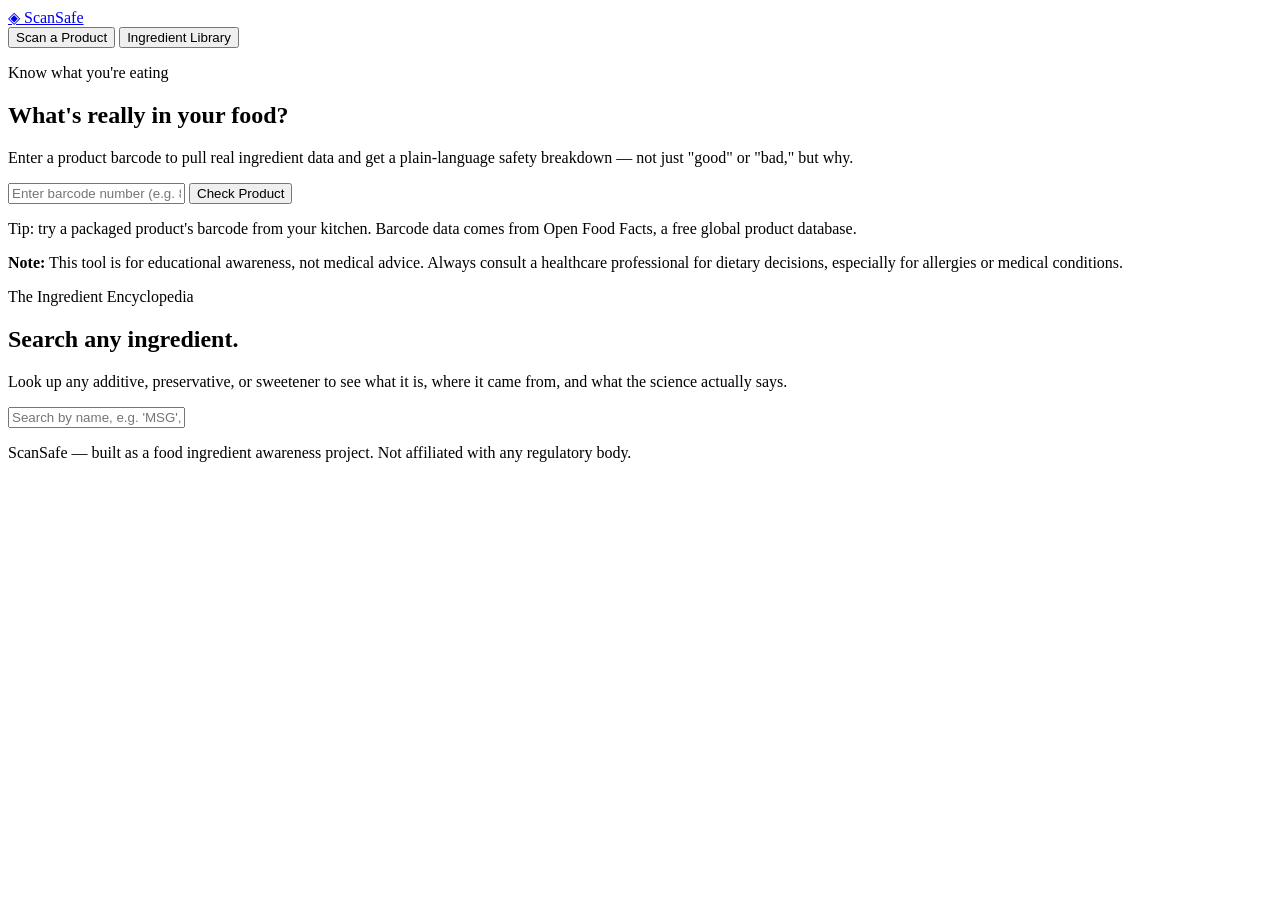
==== index.html @ 84f2b7d1 "Rename index-fsa.html to index.html" ====
<!DOCTYPE html>
<html lang="en">
<head>
<meta charset="UTF-8">
<meta name="viewport" content="width=device-width, initial-scale=1.0">
<title>ScanSafe — Food Safety Scanner</title>
<meta name="description" content="Scan a product or search any food ingredient to understand what's really in it — history, uses, and health effects, explained clearly.">

<link rel="preconnect" href="https://fonts.googleapis.com">
<link rel="preconnect" href="https://fonts.gstatic.com" crossorigin>
<link href="https://fonts.googleapis.com/css2?family=Source+Serif+4:opsz,wght@8..60,500;8..60,600;8..60,700&family=Inter:wght@300;400;500;600&display=swap" rel="stylesheet">

<link rel="stylesheet" href="style.css">
</head>
<body>

<!-- ===== NAV ===== -->
<header class="nav">
  <div class="nav-inner">
    <a href="#" class="brand">
      <span class="brand-mark">◈</span> ScanSafe
    </a>
    <nav class="tabs">
      <button class="tab-btn is-active" data-tab="scan">Scan a Product</button>
      <button class="tab-btn" data-tab="library">Ingredient Library</button>
    </nav>
  </div>
</header>

<main class="page">

  <!-- ===== SCAN TAB ===== -->
  <section class="tab-panel is-active" id="tab-scan">
    <div class="hero-block">
      <p class="eyebrow">Know what you're eating</p>
      <h1>What's really in your food?</h1>
      <p class="hero-sub">Enter a product barcode to pull real ingredient data and get a plain-language safety breakdown — not just "good" or "bad," but why.</p>
    </div>

    <div class="scan-box">
      <div class="scan-input-row">
        <input type="text" id="barcodeInput" placeholder="Enter barcode number (e.g. 8901030895555)" inputmode="numeric">
        <button id="scanBtn" class="btn-primary">Check Product</button>
      </div>
      <p class="scan-hint">Tip: try a packaged product's barcode from your kitchen. Barcode data comes from Open Food Facts, a free global product database.</p>
    </div>

    <div id="scanResult" class="scan-result"></div>

    <div class="disclaimer">
      <strong>Note:</strong> This tool is for educational awareness, not medical advice. Always consult a healthcare professional for dietary decisions, especially for allergies or medical conditions.
    </div>
  </section>

  <!-- ===== LIBRARY TAB ===== -->
  <section class="tab-panel" id="tab-library">
    <div class="hero-block">
      <p class="eyebrow">The Ingredient Encyclopedia</p>
      <h1>Search any ingredient.</h1>
      <p class="hero-sub">Look up any additive, preservative, or sweetener to see what it is, where it came from, and what the science actually says.</p>
    </div>

    <div class="search-box">
      <input type="text" id="librarySearch" placeholder="Search by name, e.g. 'MSG', 'Red 40', 'E211'...">
    </div>

    <div id="libraryResults" class="library-grid"></div>
  </section>

</main>

<!-- ===== INGREDIENT DETAIL MODAL ===== -->
<div class="modal-overlay" id="modalOverlay">
  <div class="modal" id="modalContent"></div>
</div>

<footer class="footer">
  <p>ScanSafe — built as a food ingredient awareness project. Not affiliated with any regulatory body.</p>
</footer>

<script src="ingredients-data.js"></script>
<script src="script.js"></script>
</body>
</html>
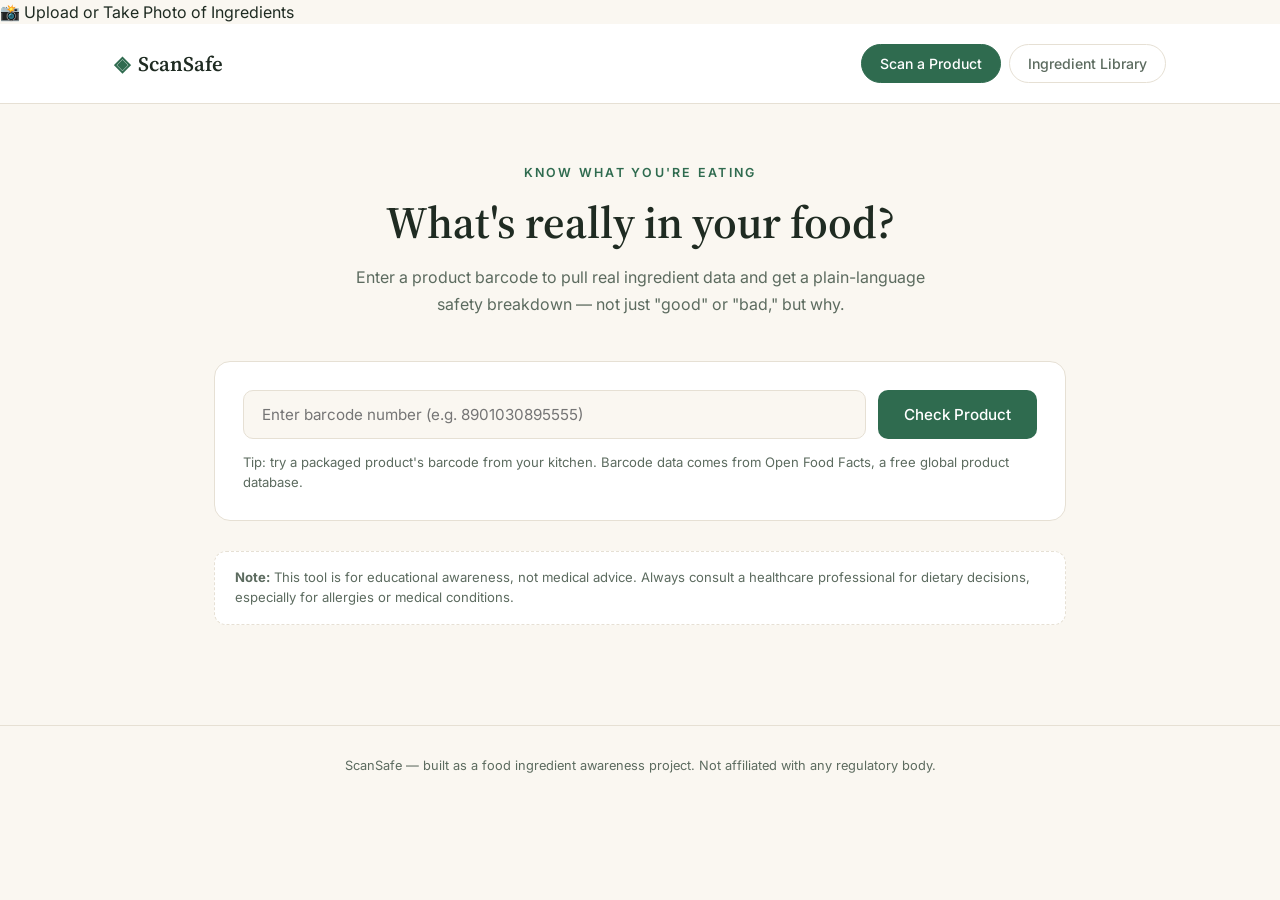
==== commit b7b6e31d: "Update index.html" ====
--- a/index.html
+++ b/index.html
@@ -5,7 +5,7 @@
 <meta name="viewport" content="width=device-width, initial-scale=1.0">
 <title>ScanSafe — Food Safety Scanner</title>
 <meta name="description" content="Scan a product or search any food ingredient to understand what's really in it — history, uses, and health effects, explained clearly.">
-
+<script src="https://cdn.jsdelivr.net/npm/tesseract.js@5/dist/tesseract.min.js"></script>
 <link rel="preconnect" href="https://fonts.googleapis.com">
 <link rel="preconnect" href="https://fonts.gstatic.com" crossorigin>
 <link href="https://fonts.googleapis.com/css2?family=Source+Serif+4:opsz,wght@8..60,500;8..60,600;8..60,700&family=Inter:wght@300;400;500;600&display=swap" rel="stylesheet">
@@ -13,6 +13,15 @@
 <link rel="stylesheet" href="style.css">
 </head>
 <body>
+  <div class="photo-upload-container">
+  <label for="imageInput" class="upload-btn">
+    📸 Upload or Take Photo of Ingredients
+  </label>
+  <input type="file" id="imageInput" accept="image/*" capture="environment" style="display: none;" />
+  <div id="imagePreviewContainer" class="image-preview-container" style="display: none;">
+    <img id="imagePreview" src="" alt="Selected Ingredients Label" />
+  </div>
+</div>
 
 <!-- ===== NAV ===== -->
 <header class="nav">
--- a/style.css
+++ b/style.css
@@ -0,0 +1,312 @@
+/* ============================================
+   SCANSAFE — Ingredient Awareness App
+   Palette: warm paper white, deep forest green, editorial serif
+   ============================================ */
+
+:root {
+  --paper:      #faf7f1;
+  --surface:    #ffffff;
+  --ink:        #1f2b22;
+  --ink-dim:    #5c6b5f;
+  --forest:     #2f6b4f;
+  --forest-dim: #e4efe8;
+  --amber:      #b8863b;
+  --amber-dim:  #f6ecda;
+  --brick:      #a13d3d;
+  --brick-dim:  #f6e4e2;
+  --line:       #e6e0d4;
+
+  --font-display: "Source Serif 4", serif;
+  --font-body:    "Inter", sans-serif;
+
+  --ease: cubic-bezier(0.22, 1, 0.36, 1);
+}
+
+* { margin: 0; padding: 0; box-sizing: border-box; }
+
+body {
+  background: var(--paper);
+  color: var(--ink);
+  font-family: var(--font-body);
+  font-weight: 400;
+  line-height: 1.5;
+}
+
+/* ===== NAV ===== */
+.nav {
+  background: var(--surface);
+  border-bottom: 1px solid var(--line);
+  position: sticky;
+  top: 0;
+  z-index: 50;
+}
+.nav-inner {
+  max-width: 1100px;
+  margin: 0 auto;
+  padding: 20px 24px;
+  display: flex;
+  align-items: center;
+  justify-content: space-between;
+  flex-wrap: wrap;
+  gap: 16px;
+}
+.brand {
+  font-family: var(--font-display);
+  font-size: 1.3rem;
+  font-weight: 600;
+  color: var(--ink);
+  text-decoration: none;
+  display: flex;
+  align-items: center;
+  gap: 8px;
+}
+.brand-mark { color: var(--forest); }
+
+.tabs { display: flex; gap: 8px; }
+.tab-btn {
+  font-family: var(--font-body);
+  font-size: 0.88rem;
+  font-weight: 500;
+  padding: 10px 18px;
+  border-radius: 999px;
+  border: 1px solid var(--line);
+  background: transparent;
+  color: var(--ink-dim);
+  cursor: pointer;
+  transition: all 0.3s var(--ease);
+}
+.tab-btn:hover { border-color: var(--forest); color: var(--forest); }
+.tab-btn.is-active { background: var(--forest); color: white; border-color: var(--forest); }
+
+/* ===== PAGE ===== */
+.page { max-width: 900px; margin: 0 auto; padding: 60px 24px 100px; }
+
+.tab-panel { display: none; }
+.tab-panel.is-active { display: block; animation: fadeUp 0.5s var(--ease); }
+@keyframes fadeUp { from { opacity: 0; transform: translateY(12px); } to { opacity: 1; transform: translateY(0); } }
+
+.hero-block { text-align: center; max-width: 600px; margin: 0 auto 44px; }
+.eyebrow {
+  font-size: 0.78rem;
+  letter-spacing: 0.18em;
+  text-transform: uppercase;
+  color: var(--forest);
+  font-weight: 600;
+  margin-bottom: 14px;
+}
+.hero-block h1 {
+  font-family: var(--font-display);
+  font-size: clamp(2rem, 5vw, 2.8rem);
+  font-weight: 600;
+  color: var(--ink);
+  margin-bottom: 16px;
+  line-height: 1.15;
+}
+.hero-sub { color: var(--ink-dim); font-size: 1rem; line-height: 1.65; }
+
+/* ===== SCAN BOX ===== */
+.scan-box {
+  background: var(--surface);
+  border: 1px solid var(--line);
+  border-radius: 16px;
+  padding: 28px;
+  margin-bottom: 24px;
+}
+.scan-input-row { display: flex; gap: 12px; flex-wrap: wrap; }
+.scan-input-row input {
+  flex: 1;
+  min-width: 220px;
+  padding: 14px 18px;
+  border: 1px solid var(--line);
+  border-radius: 10px;
+  font-family: var(--font-body);
+  font-size: 0.95rem;
+  background: var(--paper);
+  color: var(--ink);
+}
+.scan-input-row input:focus { outline: none; border-color: var(--forest); }
+
+.btn-primary {
+  padding: 14px 26px;
+  border-radius: 10px;
+  border: none;
+  background: var(--forest);
+  color: white;
+  font-family: var(--font-body);
+  font-weight: 500;
+  font-size: 0.95rem;
+  cursor: pointer;
+  transition: background 0.3s ease, transform 0.2s ease;
+}
+.btn-primary:hover { background: #24543d; transform: translateY(-1px); }
+.btn-primary:disabled { opacity: 0.6; cursor: wait; }
+
+.scan-hint { margin-top: 14px; font-size: 0.82rem; color: var(--ink-dim); }
+
+/* ===== SCAN RESULT ===== */
+.scan-result:empty { display: none; }
+.scan-result { margin-top: 8px; }
+
+.result-card {
+  background: var(--surface);
+  border: 1px solid var(--line);
+  border-radius: 16px;
+  padding: 28px;
+  margin-bottom: 20px;
+  animation: fadeUp 0.5s var(--ease);
+}
+.result-header { display: flex; align-items: center; gap: 16px; margin-bottom: 20px; flex-wrap: wrap; }
+.result-img { width: 64px; height: 64px; object-fit: contain; border-radius: 8px; background: var(--paper); border: 1px solid var(--line); }
+.result-title { font-family: var(--font-display); font-size: 1.3rem; font-weight: 600; }
+
+.verdict-badge {
+  display: inline-block;
+  padding: 8px 18px;
+  border-radius: 999px;
+  font-weight: 600;
+  font-size: 0.9rem;
+  margin-bottom: 18px;
+}
+.verdict-safe { background: var(--forest-dim); color: var(--forest); }
+.verdict-caution { background: var(--amber-dim); color: var(--amber); }
+.verdict-harmful { background: var(--brick-dim); color: var(--brick); }
+
+.overall-msg { color: var(--ink-dim); font-size: 0.95rem; margin-bottom: 4px; line-height: 1.6; }
+
+.ingredient-list { margin-top: 20px; display: flex; flex-direction: column; gap: 1px; background: var(--line); border-radius: 12px; overflow: hidden; }
+.ingredient-row {
+  background: var(--surface);
+  padding: 16px 18px;
+  display: flex;
+  justify-content: space-between;
+  align-items: center;
+  gap: 12px;
+  cursor: pointer;
+  transition: background 0.2s ease;
+}
+.ingredient-row:hover { background: var(--paper); }
+.ing-name { font-weight: 500; font-size: 0.92rem; }
+.ing-tag {
+  font-size: 0.75rem;
+  font-weight: 600;
+  padding: 4px 12px;
+  border-radius: 999px;
+  white-space: nowrap;
+}
+.tag-safe { background: var(--forest-dim); color: var(--forest); }
+.tag-caution { background: var(--amber-dim); color: var(--amber); }
+.tag-harmful { background: var(--brick-dim); color: var(--brick); }
+.tag-unknown { background: #ececec; color: var(--ink-dim); }
+
+.error-box {
+  background: var(--brick-dim);
+  color: var(--brick);
+  padding: 18px 22px;
+  border-radius: 12px;
+  font-size: 0.92rem;
+}
+
+.loading-box { text-align: center; padding: 30px; color: var(--ink-dim); font-size: 0.92rem; }
+
+/* ===== DISCLAIMER ===== */
+.disclaimer {
+  font-size: 0.82rem;
+  color: var(--ink-dim);
+  background: var(--surface);
+  border: 1px dashed var(--line);
+  border-radius: 12px;
+  padding: 16px 20px;
+  margin-top: 30px;
+}
+
+/* ===== LIBRARY ===== */
+.search-box { margin-bottom: 30px; }
+.search-box input {
+  width: 100%;
+  padding: 16px 20px;
+  border: 1px solid var(--line);
+  border-radius: 12px;
+  font-family: var(--font-body);
+  font-size: 1rem;
+  background: var(--surface);
+}
+.search-box input:focus { outline: none; border-color: var(--forest); }
+
+.library-grid { display: grid; grid-template-columns: repeat(2, 1fr); gap: 14px; }
+.ing-card {
+  background: var(--surface);
+  border: 1px solid var(--line);
+  border-radius: 14px;
+  padding: 20px;
+  cursor: pointer;
+  transition: transform 0.25s var(--ease), box-shadow 0.25s var(--ease);
+}
+.ing-card:hover { transform: translateY(-3px); box-shadow: 0 10px 24px rgba(31,43,34,0.08); }
+.ing-card-top { display: flex; justify-content: space-between; align-items: start; gap: 10px; margin-bottom: 10px; }
+.ing-card-name { font-family: var(--font-display); font-size: 1.05rem; font-weight: 600; }
+.ing-card-cat { font-size: 0.78rem; color: var(--ink-dim); margin-bottom: 8px; }
+.ing-card-summary { font-size: 0.85rem; color: var(--ink-dim); line-height: 1.55; }
+
+.empty-state { text-align: center; padding: 50px 20px; color: var(--ink-dim); }
+
+/* ===== MODAL ===== */
+.modal-overlay {
+  position: fixed;
+  inset: 0;
+  background: rgba(31,43,34,0.5);
+  display: none;
+  align-items: center;
+  justify-content: center;
+  z-index: 200;
+  padding: 20px;
+}
+.modal-overlay.is-open { display: flex; animation: fadeIn 0.25s ease; }
+@keyframes fadeIn { from { opacity: 0; } to { opacity: 1; } }
+
+.modal {
+  background: var(--surface);
+  border-radius: 20px;
+  max-width: 560px;
+  width: 100%;
+  max-height: 85vh;
+  overflow-y: auto;
+  padding: 34px;
+  animation: modalPop 0.35s var(--ease);
+}
+@keyframes modalPop { from { opacity: 0; transform: scale(0.95) translateY(10px); } to { opacity: 1; transform: scale(1) translateY(0); } }
+
+.modal-close {
+  float: right;
+  background: var(--paper);
+  border: none;
+  width: 34px; height: 34px;
+  border-radius: 50%;
+  font-size: 1.1rem;
+  cursor: pointer;
+  color: var(--ink-dim);
+}
+.modal h2 { font-family: var(--font-display); font-size: 1.5rem; margin: 8px 0 6px; clear: both; }
+.modal .modal-eyebrow { font-size: 0.8rem; color: var(--ink-dim); margin-bottom: 16px; }
+.modal-section { margin-bottom: 18px; }
+.modal-section h4 {
+  font-size: 0.78rem;
+  letter-spacing: 0.08em;
+  text-transform: uppercase;
+  color: var(--forest);
+  margin-bottom: 6px;
+  font-weight: 600;
+}
+.modal-section p { font-size: 0.92rem; color: var(--ink); line-height: 1.65; }
+.modal-tags { display: flex; flex-wrap: wrap; gap: 6px; margin-top: 6px; }
+.modal-tags span { font-size: 0.78rem; background: var(--paper); padding: 4px 10px; border-radius: 999px; color: var(--ink-dim); }
+
+/* ===== FOOTER ===== */
+.footer { text-align: center; padding: 30px 24px; color: var(--ink-dim); font-size: 0.8rem; border-top: 1px solid var(--line); }
+
+/* ===== RESPONSIVE ===== */
+@media (max-width: 640px) {
+  .library-grid { grid-template-columns: 1fr; }
+  .scan-input-row { flex-direction: column; }
+  .scan-input-row button { width: 100%; }
+  .nav-inner { flex-direction: column; align-items: flex-start; }
+}
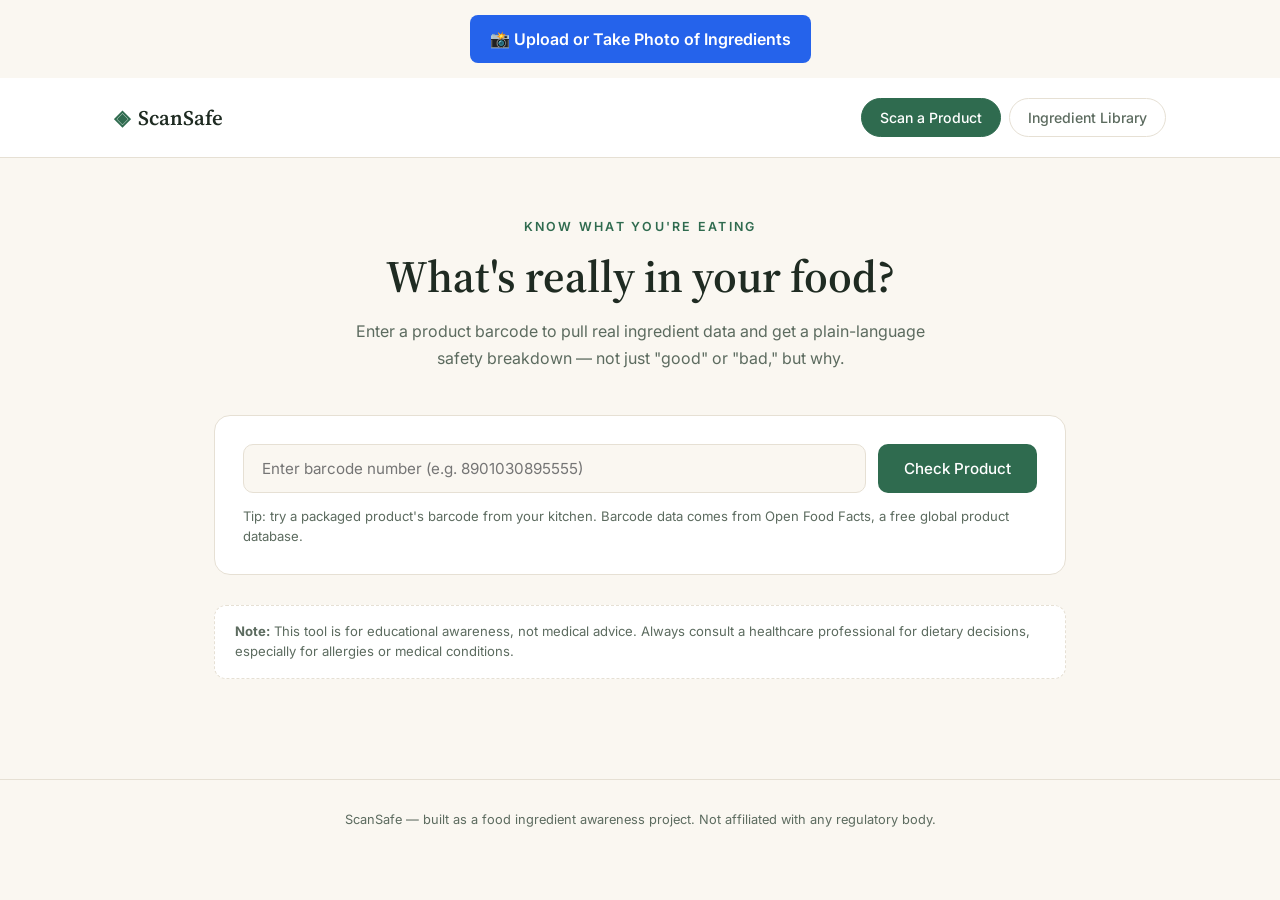
==== commit c75ce16b: "Update index.html" ====
--- a/index.html
+++ b/index.html
@@ -5,7 +5,6 @@
 <meta name="viewport" content="width=device-width, initial-scale=1.0">
 <title>ScanSafe — Food Safety Scanner</title>
 <meta name="description" content="Scan a product or search any food ingredient to understand what's really in it — history, uses, and health effects, explained clearly.">
-<script src="https://cdn.jsdelivr.net/npm/tesseract.js@5/dist/tesseract.min.js"></script>
 <link rel="preconnect" href="https://fonts.googleapis.com">
 <link rel="preconnect" href="https://fonts.gstatic.com" crossorigin>
 <link href="https://fonts.googleapis.com/css2?family=Source+Serif+4:opsz,wght@8..60,500;8..60,600;8..60,700&family=Inter:wght@300;400;500;600&display=swap" rel="stylesheet">
@@ -13,7 +12,7 @@
 <link rel="stylesheet" href="style.css">
 </head>
 <body>
-  <div class="photo-upload-container">
+<div class="photo-upload-container">
   <label for="imageInput" class="upload-btn">
     📸 Upload or Take Photo of Ingredients
   </label>
@@ -22,7 +21,6 @@
     <img id="imagePreview" src="" alt="Selected Ingredients Label" />
   </div>
 </div>
-
 <!-- ===== NAV ===== -->
 <header class="nav">
   <div class="nav-inner">
@@ -87,6 +85,7 @@
   <p>ScanSafe — built as a food ingredient awareness project. Not affiliated with any regulatory body.</p>
 </footer>
 
+<script src="https://cdn.jsdelivr.net/npm/tesseract.js@5/dist/tesseract.min.js"></script>
 <script src="ingredients-data.js"></script>
 <script src="script.js"></script>
 </body>
--- a/style.css
+++ b/style.css
@@ -2,7 +2,37 @@
    SCANSAFE — Ingredient Awareness App
    Palette: warm paper white, deep forest green, editorial serif
    ============================================ */
-
+.photo-upload-container {
+  margin: 15px 0;
+  text-align: center;
+}
+
+.upload-btn {
+  display: inline-block;
+  padding: 12px 20px;
+  background-color: #2563eb;
+  color: #ffffff;
+  border-radius: 8px;
+  font-weight: 600;
+  cursor: pointer;
+  transition: background-color 0.2s ease;
+}
+
+.upload-btn:hover {
+  background-color: #1d4ed8;
+}
+
+.image-preview-container {
+  margin-top: 12px;
+  max-width: 100%;
+}
+
+.image-preview-container img {
+  max-width: 100%;
+  max-height: 250px;
+  border-radius: 8px;
+  border: 1px solid #e2e8f0;
+}
 :root {
   --paper:      #faf7f1;
   --surface:    #ffffff;
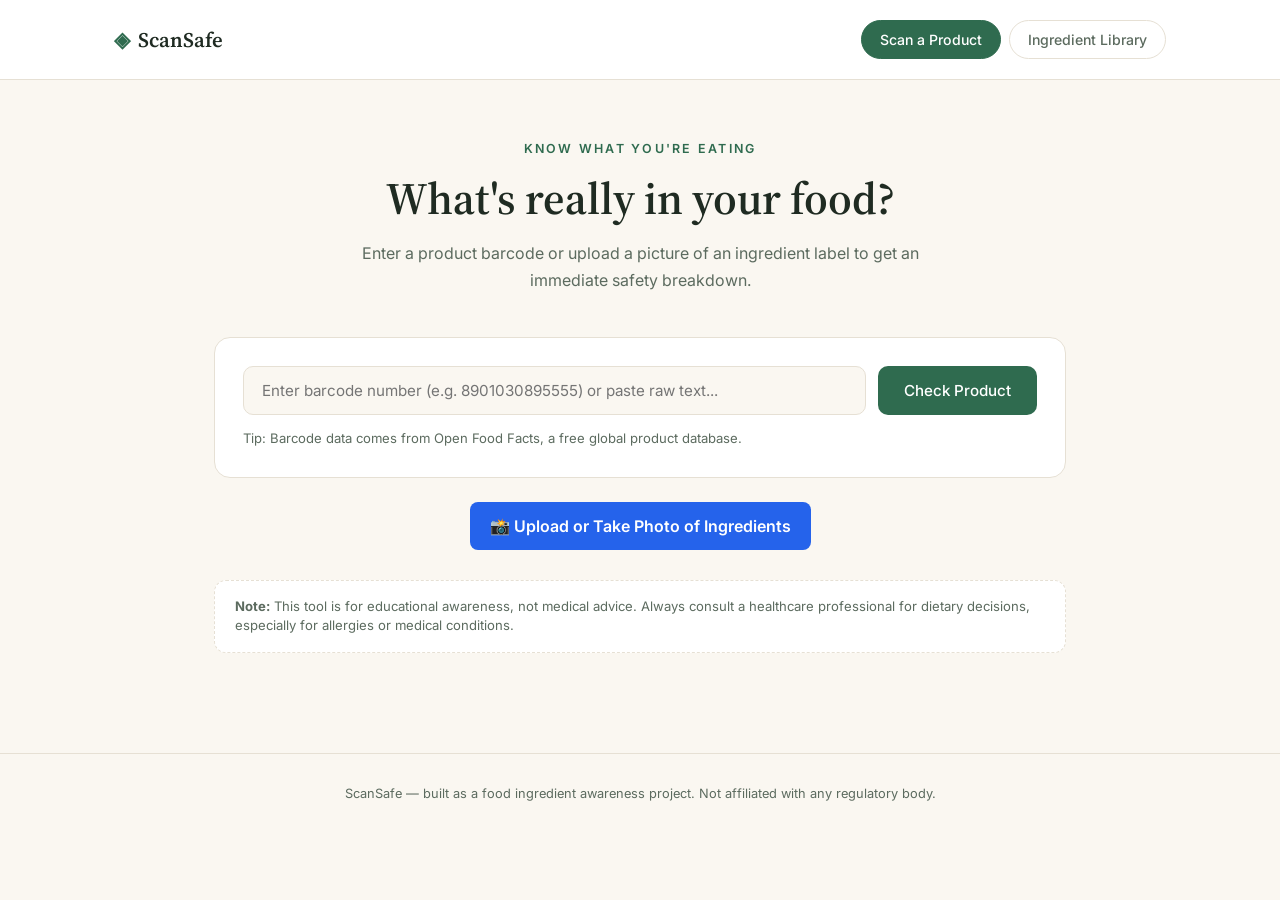
==== commit 2690aebf: "Update index.html" ====
--- a/index.html
+++ b/index.html
@@ -9,18 +9,13 @@
 <link rel="preconnect" href="https://fonts.gstatic.com" crossorigin>
 <link href="https://fonts.googleapis.com/css2?family=Source+Serif+4:opsz,wght@8..60,500;8..60,600;8..60,700&family=Inter:wght@300;400;500;600&display=swap" rel="stylesheet">
 
+<!-- Tesseract.js OCR Engine (Placed in head so it loads before script.js) -->
+<script src="https://cdn.jsdelivr.net/npm/tesseract.js@5/dist/tesseract.min.js"></script>
+
 <link rel="stylesheet" href="style.css">
 </head>
 <body>
-<div class="photo-upload-container">
-  <label for="imageInput" class="upload-btn">
-    📸 Upload or Take Photo of Ingredients
-  </label>
-  <input type="file" id="imageInput" accept="image/*" capture="environment" style="display: none;" />
-  <div id="imagePreviewContainer" class="image-preview-container" style="display: none;">
-    <img id="imagePreview" src="" alt="Selected Ingredients Label" />
-  </div>
-</div>
+
 <!-- ===== NAV ===== -->
 <header class="nav">
   <div class="nav-inner">
@@ -41,17 +36,30 @@
     <div class="hero-block">
       <p class="eyebrow">Know what you're eating</p>
       <h1>What's really in your food?</h1>
-      <p class="hero-sub">Enter a product barcode to pull real ingredient data and get a plain-language safety breakdown — not just "good" or "bad," but why.</p>
+      <p class="hero-sub">Enter a product barcode or upload a picture of an ingredient label to get an immediate safety breakdown.</p>
     </div>
 
+    <!-- Barcode Search Input -->
     <div class="scan-box">
       <div class="scan-input-row">
-        <input type="text" id="barcodeInput" placeholder="Enter barcode number (e.g. 8901030895555)" inputmode="numeric">
+        <input type="text" id="barcodeInput" placeholder="Enter barcode number (e.g. 8901030895555) or paste raw text..." inputmode="numeric">
         <button id="scanBtn" class="btn-primary">Check Product</button>
       </div>
-      <p class="scan-hint">Tip: try a packaged product's barcode from your kitchen. Barcode data comes from Open Food Facts, a free global product database.</p>
+      <p class="scan-hint">Tip: Barcode data comes from Open Food Facts, a free global product database.</p>
     </div>
 
+    <!-- Photo Upload Section -->
+    <div class="photo-upload-container">
+      <label for="imageInput" class="upload-btn">
+        📸 Upload or Take Photo of Ingredients
+      </label>
+      <input type="file" id="imageInput" accept="image/*" capture="environment" style="display: none;" />
+      <div id="imagePreviewContainer" class="image-preview-container" style="display: none;">
+        <img id="imagePreview" src="" alt="Selected Ingredients Label" />
+      </div>
+    </div>
+
+    <!-- Output Display for both Barcode & Image Uploads -->
     <div id="scanResult" class="scan-result"></div>
 
     <div class="disclaimer">
@@ -85,7 +93,7 @@
   <p>ScanSafe — built as a food ingredient awareness project. Not affiliated with any regulatory body.</p>
 </footer>
 
-<script src="https://cdn.jsdelivr.net/npm/tesseract.js@5/dist/tesseract.min.js"></script>
+<!-- JavaScript Files -->
 <script src="ingredients-data.js"></script>
 <script src="script.js"></script>
 </body>
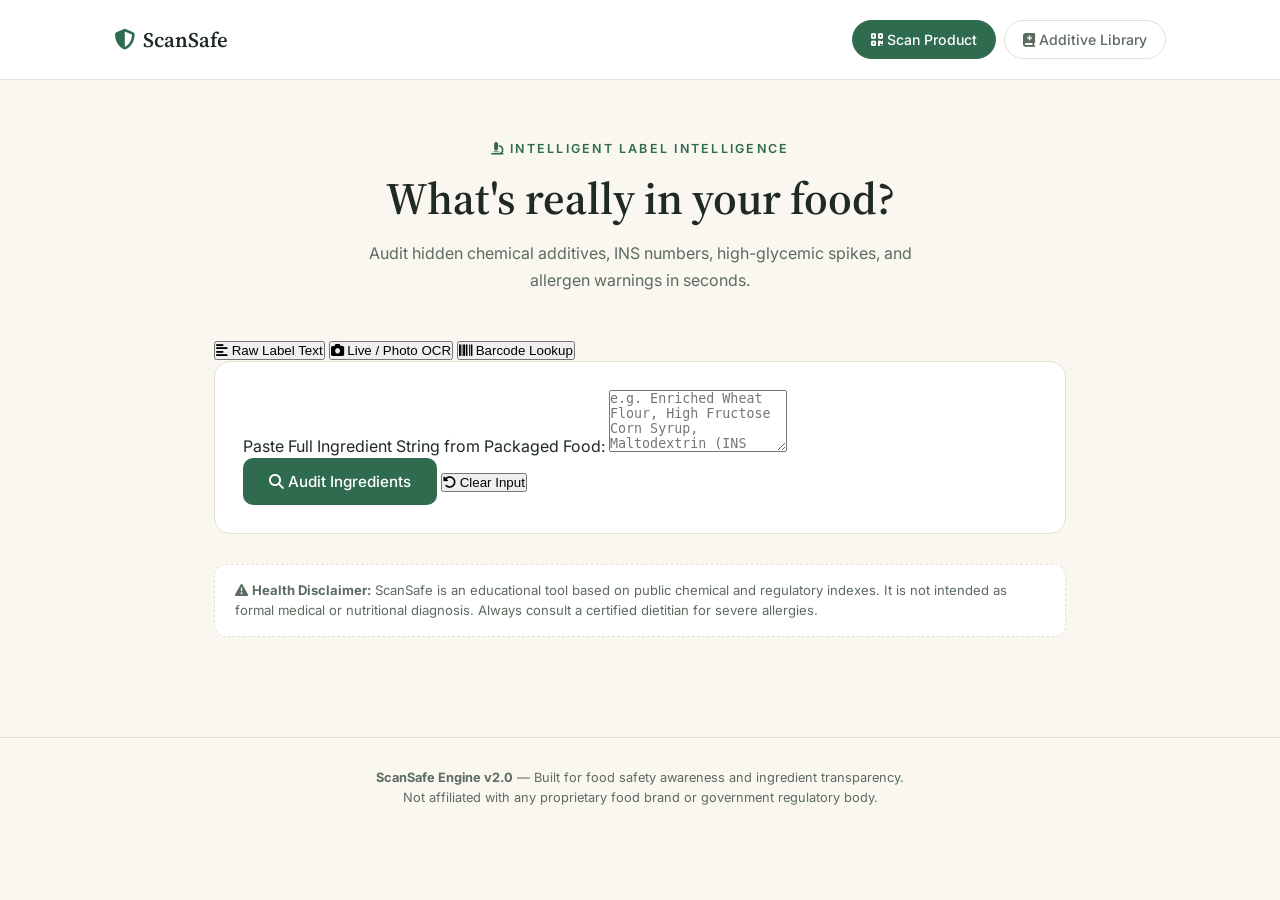
==== commit 30d9ee52: "Update index.html" ====
--- a/index.html
+++ b/index.html
@@ -1,100 +1,181 @@
 <!DOCTYPE html>
 <html lang="en">
 <head>
-<meta charset="UTF-8">
-<meta name="viewport" content="width=device-width, initial-scale=1.0">
-<title>ScanSafe — Food Safety Scanner</title>
-<meta name="description" content="Scan a product or search any food ingredient to understand what's really in it — history, uses, and health effects, explained clearly.">
-<link rel="preconnect" href="https://fonts.googleapis.com">
-<link rel="preconnect" href="https://fonts.gstatic.com" crossorigin>
-<link href="https://fonts.googleapis.com/css2?family=Source+Serif+4:opsz,wght@8..60,500;8..60,600;8..60,700&family=Inter:wght@300;400;500;600&display=swap" rel="stylesheet">
+  <meta charset="UTF-8">
+  <meta name="viewport" content="width=device-width, initial-scale=1.0">
+  <title>ScanSafe — Advanced Food Safety & Additive Analyzer</title>
+  <meta name="description" content="Scan a product, upload a label, or search food additives to reveal hidden health risks, INS/E-numbers, allergens, and safety breakdowns.">
+  
+  <!-- Google Fonts -->
+  <link rel="preconnect" href="https://fonts.googleapis.com">
+  <link rel="preconnect" href="https://fonts.gstatic.com" crossorigin>
+  <link href="https://fonts.googleapis.com/css2?family=Source+Serif+4:opsz,wght@8..60,500;8..60,600;8..60,700&family=Inter:wght@300;400;500;600;700&display=swap" rel="stylesheet">
 
-<!-- Tesseract.js OCR Engine (Placed in head so it loads before script.js) -->
-<script src="https://cdn.jsdelivr.net/npm/tesseract.js@5/dist/tesseract.min.js"></script>
+  <!-- Font Awesome 6 Icons -->
+  <link rel="stylesheet" href="https://cdnjs.cloudflare.com/ajax/libs/font-awesome/6.5.1/css/all.min.css">
 
-<link rel="stylesheet" href="style.css">
+  <!-- Tesseract.js OCR Engine -->
+  <script src="https://cdn.jsdelivr.net/npm/tesseract.js@5/dist/tesseract.min.js"></script>
+
+  <link rel="stylesheet" href="style.css">
 </head>
 <body>
 
-<!-- ===== NAV ===== -->
-<header class="nav">
-  <div class="nav-inner">
-    <a href="#" class="brand">
-      <span class="brand-mark">◈</span> ScanSafe
-    </a>
-    <nav class="tabs">
-      <button class="tab-btn is-active" data-tab="scan">Scan a Product</button>
-      <button class="tab-btn" data-tab="library">Ingredient Library</button>
-    </nav>
+  <!-- ===== NAVIGATION ===== -->
+  <header class="nav">
+    <div class="nav-inner">
+      <a href="#" class="brand">
+        <span class="brand-mark"><i class="fa-solid fa-shield-halved"></i></span> ScanSafe
+      </a>
+      <nav class="tabs">
+        <button class="tab-btn is-active" data-tab="scan"><i class="fa-solid fa-qrcode"></i> Scan Product</button>
+        <button class="tab-btn" data-tab="library"><i class="fa-solid fa-book-medical"></i> Additive Library</button>
+      </nav>
+    </div>
+  </header>
+
+  <main class="page">
+
+    <!-- ===== SCAN / ANALYZER TAB ===== -->
+    <section class="tab-panel is-active" id="tab-scan">
+      <div class="hero-block">
+        <p class="eyebrow"><i class="fa-solid fa-microscope"></i> Intelligent Label Intelligence</p>
+        <h1>What's really in your food?</h1>
+        <p class="hero-sub">Audit hidden chemical additives, INS numbers, high-glycemic spikes, and allergen warnings in seconds.</p>
+      </div>
+
+      <!-- Mode Selector Switcher -->
+      <div class="scan-mode-switcher">
+        <button class="mode-btn active" data-mode="text"><i class="fa-solid fa-align-left"></i> Raw Label Text</button>
+        <button class="mode-btn" data-mode="camera"><i class="fa-solid fa-camera"></i> Live / Photo OCR</button>
+        <button class="mode-btn" data-mode="barcode"><i class="fa-solid fa-barcode"></i> Barcode Lookup</button>
+      </div>
+
+      <!-- MODE 1: RAW TEXT PASTE & CHECK -->
+      <div class="input-panel-section mode-panel active" id="panel-text">
+        <div class="scan-box">
+          <label for="ingredientInput" class="input-label">Paste Full Ingredient String from Packaged Food:</label>
+          <textarea id="ingredientInput" rows="4" placeholder="e.g. Enriched Wheat Flour, High Fructose Corn Syrup, Maltodextrin (INS 1400), Soy Lecithin (INS 322), BHT (INS 321), Tartrazine (INS 102)..."></textarea>
+          <div class="input-actions">
+            <button id="analyzeTextBtn" class="btn-primary"><i class="fa-solid fa-magnifying-glass"></i> Audit Ingredients</button>
+            <button id="clearTextBtn" class="btn-secondary"><i class="fa-solid fa-rotate-left"></i> Clear Input</button>
+          </div>
+        </div>
+      </div>
+
+      <!-- MODE 2: PHOTO UPLOAD & LIVE CAMERA OCR -->
+      <div class="input-panel-section mode-panel" id="panel-camera" style="display: none;">
+        <div class="photo-upload-container">
+          <div class="upload-actions-grid">
+            <label for="imageInput" class="upload-btn">
+              <i class="fa-solid fa-file-arrow-up"></i> Upload Label Image
+            </label>
+            <input type="file" id="imageInput" accept="image/*" capture="environment" style="display: none;" />
+
+            <button id="startLiveCameraBtn" class="upload-btn btn-accent">
+              <i class="fa-solid fa-video"></i> Open Live Camera Feed
+            </button>
+          </div>
+
+          <!-- Live Camera Feed Stream Viewport (Hidden by default) -->
+          <div id="liveCameraViewport" class="live-camera-container" style="display: none;">
+            <video id="cameraVideoFeed" autoplay playsinline muted></video>
+            <div class="camera-overlay-box">
+              <div class="scan-line"></div>
+              <p>Align ingredient list within box</p>
+            </div>
+            <div class="camera-controls">
+              <button id="captureCameraFrameBtn" class="btn-capture"><i class="fa-solid fa-circle-dot"></i> Capture & OCR</button>
+              <button id="closeCameraBtn" class="btn-danger"><i class="fa-solid fa-xmark"></i> Close</button>
+            </div>
+          </div>
+
+          <!-- Selected Image Preview Container -->
+          <div id="imagePreviewContainer" class="image-preview-container" style="display: none;">
+            <img id="imagePreview" src="" alt="Ingredients Label Preview" />
+            <button id="removeImageBtn" class="btn-icon-close"><i class="fa-solid fa-trash-can"></i> Remove Image</button>
+          </div>
+
+          <!-- OCR Processing Progress Indicator -->
+          <div id="ocrProgressContainer" class="ocr-progress-box" style="display: none;">
+            <div class="spinner-icon"><i class="fa-solid fa-spinner fa-spin"></i></div>
+            <div class="ocr-progress-info">
+              <span id="ocrStatusText">Reading label text via OCR...</span>
+              <div class="progress-bar-bg">
+                <div id="ocrProgressBar" class="progress-bar-fill" style="width: 0%;"></div>
+              </div>
+            </div>
+          </div>
+        </div>
+      </div>
+
+      <!-- MODE 3: BARCODE SEARCH -->
+      <div class="input-panel-section mode-panel" id="panel-barcode" style="display: none;">
+        <div class="scan-box">
+          <div class="scan-input-row">
+            <input type="text" id="barcodeInput" placeholder="Enter barcode number (e.g. 8901030895555)" inputmode="numeric">
+            <button id="scanBtn" class="btn-primary"><i class="fa-solid fa-barcode"></i> Lookup Barcode</button>
+          </div>
+          <p class="scan-hint"><i class="fa-solid fa-circle-info"></i> Direct API integration with Open Food Facts database.</p>
+        </div>
+      </div>
+
+      <!-- OUTPUT DASHBOARD (Safety Scores, Risk Breakdown & Cards) -->
+      <div id="scanResult" class="scan-result"></div>
+
+      <!-- Health Disclaimer -->
+      <div class="disclaimer">
+        <i class="fa-solid fa-triangle-exclamation"></i>
+        <span><strong>Health Disclaimer:</strong> ScanSafe is an educational tool based on public chemical and regulatory indexes. It is not intended as formal medical or nutritional diagnosis. Always consult a certified dietitian for severe allergies.</span>
+      </div>
+    </section>
+
+    <!-- ===== ENCYCLOPEDIA / LIBRARY TAB ===== -->
+    <section class="tab-panel" id="tab-library">
+      <div class="hero-block">
+        <p class="eyebrow"><i class="fa-solid fa-book-open"></i> Comprehensive Additive Index</p>
+        <h1>Search any ingredient or INS code.</h1>
+        <p class="hero-sub">Lookup synthetic dyes, emulsifiers, preservatives, and INS/E-numbers to inspect regulatory verdicts worldwide.</p>
+      </div>
+
+      <div class="search-box">
+        <div class="search-input-wrapper">
+          <i class="fa-solid fa-magnifying-glass search-icon"></i>
+          <input type="text" id="librarySearch" placeholder="Search by name or code (e.g., 'Tartrazine', 'INS 1400', 'E321')...">
+        </div>
+      </div>
+
+      <!-- Additive Filters -->
+      <div class="library-filter-pills">
+        <button class="lib-pill active" data-lib-filter="all">All</button>
+        <button class="lib-pill" data-lib-filter="danger">High Concern</button>
+        <button class="lib-pill" data-lib-filter="caution">Caution</button>
+        <button class="lib-pill" data-lib-filter="safe">Safe</button>
+      </div>
+
+      <div id="libraryResults" class="library-grid"></div>
+    </section>
+
+  </main>
+
+  <!-- ===== DETAILED INGREDIENT MODAL ===== -->
+  <div class="modal-overlay" id="modalOverlay" aria-hidden="true" role="dialog">
+    <div class="modal" id="modalContent">
+      <button class="modal-close-btn" id="modalCloseBtn" aria-label="Close modal"><i class="fa-solid fa-xmark"></i></button>
+      <div id="modalBody"></div>
+    </div>
   </div>
-</header>
 
-<main class="page">
+  <!-- ===== FOOTER ===== -->
+  <footer class="footer">
+    <div class="footer-content">
+      <p><strong>ScanSafe Engine v2.0</strong> — Built for food safety awareness and ingredient transparency.</p>
+      <p class="sub-footer">Not affiliated with any proprietary food brand or government regulatory body.</p>
+    </div>
+  </footer>
 
-  <!-- ===== SCAN TAB ===== -->
-  <section class="tab-panel is-active" id="tab-scan">
-    <div class="hero-block">
-      <p class="eyebrow">Know what you're eating</p>
-      <h1>What's really in your food?</h1>
-      <p class="hero-sub">Enter a product barcode or upload a picture of an ingredient label to get an immediate safety breakdown.</p>
-    </div>
-
-    <!-- Barcode Search Input -->
-    <div class="scan-box">
-      <div class="scan-input-row">
-        <input type="text" id="barcodeInput" placeholder="Enter barcode number (e.g. 8901030895555) or paste raw text..." inputmode="numeric">
-        <button id="scanBtn" class="btn-primary">Check Product</button>
-      </div>
-      <p class="scan-hint">Tip: Barcode data comes from Open Food Facts, a free global product database.</p>
-    </div>
-
-    <!-- Photo Upload Section -->
-    <div class="photo-upload-container">
-      <label for="imageInput" class="upload-btn">
-        📸 Upload or Take Photo of Ingredients
-      </label>
-      <input type="file" id="imageInput" accept="image/*" capture="environment" style="display: none;" />
-      <div id="imagePreviewContainer" class="image-preview-container" style="display: none;">
-        <img id="imagePreview" src="" alt="Selected Ingredients Label" />
-      </div>
-    </div>
-
-    <!-- Output Display for both Barcode & Image Uploads -->
-    <div id="scanResult" class="scan-result"></div>
-
-    <div class="disclaimer">
-      <strong>Note:</strong> This tool is for educational awareness, not medical advice. Always consult a healthcare professional for dietary decisions, especially for allergies or medical conditions.
-    </div>
-  </section>
-
-  <!-- ===== LIBRARY TAB ===== -->
-  <section class="tab-panel" id="tab-library">
-    <div class="hero-block">
-      <p class="eyebrow">The Ingredient Encyclopedia</p>
-      <h1>Search any ingredient.</h1>
-      <p class="hero-sub">Look up any additive, preservative, or sweetener to see what it is, where it came from, and what the science actually says.</p>
-    </div>
-
-    <div class="search-box">
-      <input type="text" id="librarySearch" placeholder="Search by name, e.g. 'MSG', 'Red 40', 'E211'...">
-    </div>
-
-    <div id="libraryResults" class="library-grid"></div>
-  </section>
-
-</main>
-
-<!-- ===== INGREDIENT DETAIL MODAL ===== -->
-<div class="modal-overlay" id="modalOverlay">
-  <div class="modal" id="modalContent"></div>
-</div>
-
-<footer class="footer">
-  <p>ScanSafe — built as a food ingredient awareness project. Not affiliated with any regulatory body.</p>
-</footer>
-
-<!-- JavaScript Files -->
-<script src="ingredients-data.js"></script>
-<script src="script.js"></script>
+  <!-- JavaScript Modules -->
+  <script src="ingredients-data.js"></script>
+  <script src="script.js"></script>
 </body>
 </html>
--- a/style.css
+++ b/style.css
@@ -2,6 +2,64 @@
    SCANSAFE — Ingredient Awareness App
    Palette: warm paper white, deep forest green, editorial serif
    ============================================ */
+/* ScanSafe Engine UI Theme */
+.scansafe-dashboard {
+  font-family: -apple-system, BlinkMacSystemFont, "Segoe UI", Roboto, Helvetica, Arial, sans-serif;
+  max-width: 1100px;
+  margin: 0 auto;
+  padding: 20px;
+}
+
+.scansafe-summary-card {
+  border-radius: 12px;
+  padding: 24px;
+  margin-bottom: 24px;
+  color: #1a1a1a;
+  box-shadow: 0 4px 12px rgba(0,0,0,0.05);
+}
+
+.scansafe-summary-card.status-safe { background-color: #f0fdf4; border: 1px solid #bbf7d0; }
+.scansafe-summary-card.status-caution { background-color: #fffbeb; border: 1px solid #fef08a; }
+.scansafe-summary-card.status-danger { background-color: #fef2f2; border: 1px solid #fecaca; }
+
+.summary-header { display: flex; justify-content: space-between; align-items: center; flex-wrap: wrap; gap: 12px; }
+.summary-badge { font-size: 0.75rem; font-weight: 700; letter-spacing: 1px; padding: 4px 8px; border-radius: 4px; text-transform: uppercase; background: rgba(0,0,0,0.08); }
+
+.summary-metrics { display: flex; gap: 8px; }
+.metric-tag { padding: 6px 12px; border-radius: 20px; font-size: 0.85rem; background: #ffffff; border: 1px solid #e5e7eb; }
+.metric-tag.danger strong { color: #dc2626; }
+.metric-tag.caution strong { color: #d97706; }
+.metric-tag.safe strong { color: #16a34a; }
+
+.allergen-alert-bar { margin-top: 16px; padding-top: 16px; border-top: 1px solid rgba(0,0,0,0.08); font-size: 0.9rem; }
+.allergen-chip { background: #fee2e2; color: #991b1b; padding: 2px 8px; border-radius: 12px; font-weight: 600; font-size: 0.8rem; }
+
+.scansafe-filter-bar { display: flex; align-items: center; gap: 10px; margin-bottom: 20px; flex-wrap: wrap; }
+.filter-btn { padding: 8px 16px; border-radius: 20px; border: 1px solid #d1d5db; background: #fff; cursor: pointer; transition: all 0.2s; }
+.filter-btn.active { background: #111827; color: #fff; border-color: #111827; }
+
+.scansafe-grid { display: grid; grid-template-columns: repeat(auto-fill, minmax(320px, 1fr)); gap: 16px; }
+.scansafe-card { background: #fff; border-radius: 10px; border: 1px solid #e5e7eb; padding: 18px; box-shadow: 0 2px 6px rgba(0,0,0,0.02); }
+.scansafe-card.card-danger { border-left: 5px solid #dc2626; }
+.scansafe-card.card-caution { border-left: 5px solid #d97706; }
+.scansafe-card.card-safe { border-left: 5px solid #16a34a; }
+
+.card-header { display: flex; justify-content: space-between; align-items: flex-start; }
+.title-group { display: flex; gap: 10px; align-items: center; }
+.verdict-icon { font-size: 1.2rem; }
+.card-danger .verdict-icon { color: #dc2626; }
+.card-caution .verdict-icon { color: #d97706; }
+.card-safe .verdict-icon { color: #16a34a; }
+
+.verdict-pill { font-size: 0.7rem; font-weight: 700; padding: 2px 6px; border-radius: 4px; background: #f3f4f6; }
+.card-tags { display: flex; gap: 6px; flex-wrap: wrap; margin: 10px 0; }
+.tag { font-size: 0.75rem; padding: 3px 8px; border-radius: 6px; }
+.tag.allergen { background: #fee2e2; color: #991b1b; }
+.tag.flag { background: #f3f4f6; color: #374151; }
+
+.item-details { margin-top: 12px; font-size: 0.85rem; color: #4b5563; }
+.item-details summary { cursor: pointer; font-weight: 600; outline: none; }
+.details-content { margin-top: 8px; padding-top: 8px; border-top: 1px dashed #e5e7eb; }
 .photo-upload-container {
   margin: 15px 0;
   text-align: center;
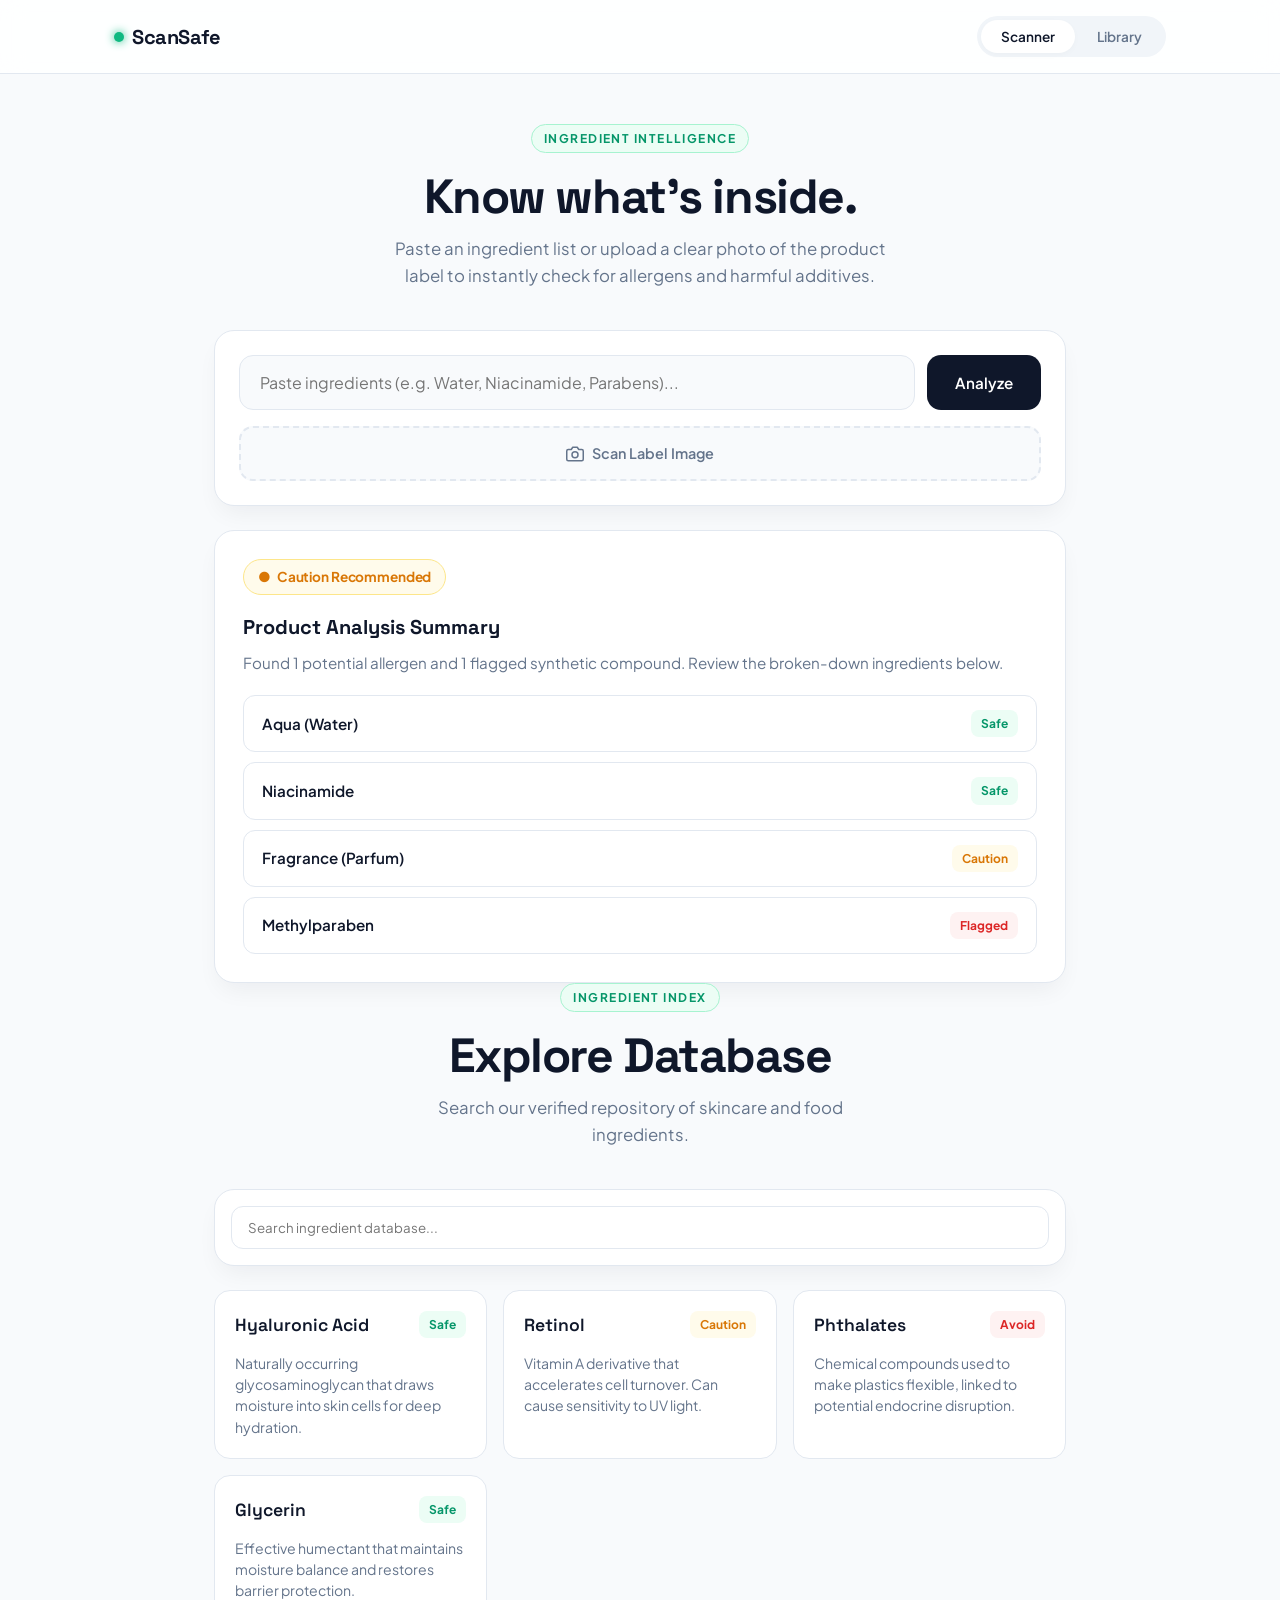
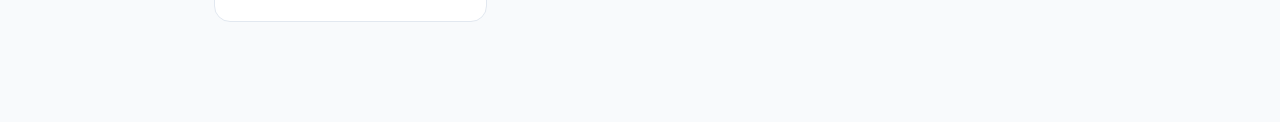
==== commit 828162ee: "Update index.html" ====
--- a/index.html
+++ b/index.html
@@ -3,179 +3,206 @@
 <head>
   <meta charset="UTF-8">
   <meta name="viewport" content="width=device-width, initial-scale=1.0">
-  <title>ScanSafe — Advanced Food Safety & Additive Analyzer</title>
-  <meta name="description" content="Scan a product, upload a label, or search food additives to reveal hidden health risks, INS/E-numbers, allergens, and safety breakdowns.">
-  
-  <!-- Google Fonts -->
-  <link rel="preconnect" href="https://fonts.googleapis.com">
-  <link rel="preconnect" href="https://fonts.gstatic.com" crossorigin>
-  <link href="https://fonts.googleapis.com/css2?family=Source+Serif+4:opsz,wght@8..60,500;8..60,600;8..60,700&family=Inter:wght@300;400;500;600;700&display=swap" rel="stylesheet">
-
-  <!-- Font Awesome 6 Icons -->
-  <link rel="stylesheet" href="https://cdnjs.cloudflare.com/ajax/libs/font-awesome/6.5.1/css/all.min.css">
-
-  <!-- Tesseract.js OCR Engine -->
-  <script src="https://cdn.jsdelivr.net/npm/tesseract.js@5/dist/tesseract.min.js"></script>
-
+  <title>ScanSafe — Ingredient Awareness</title>
   <link rel="stylesheet" href="style.css">
 </head>
 <body>
 
-  <!-- ===== NAVIGATION ===== -->
+  <!-- NAVIGATION -->
   <header class="nav">
     <div class="nav-inner">
       <a href="#" class="brand">
-        <span class="brand-mark"><i class="fa-solid fa-shield-halved"></i></span> ScanSafe
+        <span class="brand-mark"></span>
+        <span>ScanSafe</span>
       </a>
-      <nav class="tabs">
-        <button class="tab-btn is-active" data-tab="scan"><i class="fa-solid fa-qrcode"></i> Scan Product</button>
-        <button class="tab-btn" data-tab="library"><i class="fa-solid fa-book-medical"></i> Additive Library</button>
+      <nav class="tabs" role="tablist">
+        <button class="tab-btn is-active" id="tab-scanner" role="tab" aria-selected="true">Scanner</button>
+        <button class="tab-btn" id="tab-library" role="tab" aria-selected="false">Library</button>
       </nav>
     </div>
   </header>
 
+  <!-- MAIN PAGE CONTAINER -->
   <main class="page">
 
-    <!-- ===== SCAN / ANALYZER TAB ===== -->
-    <section class="tab-panel is-active" id="tab-scan">
+    <!-- TAB PANEL 1: SCANNER -->
+    <section class="tab-panel is-active" id="panel-scanner">
+      
+      <!-- HERO BLOCK -->
       <div class="hero-block">
-        <p class="eyebrow"><i class="fa-solid fa-microscope"></i> Intelligent Label Intelligence</p>
-        <h1>What's really in your food?</h1>
-        <p class="hero-sub">Audit hidden chemical additives, INS numbers, high-glycemic spikes, and allergen warnings in seconds.</p>
-      </div>
-
-      <!-- Mode Selector Switcher -->
-      <div class="scan-mode-switcher">
-        <button class="mode-btn active" data-mode="text"><i class="fa-solid fa-align-left"></i> Raw Label Text</button>
-        <button class="mode-btn" data-mode="camera"><i class="fa-solid fa-camera"></i> Live / Photo OCR</button>
-        <button class="mode-btn" data-mode="barcode"><i class="fa-solid fa-barcode"></i> Barcode Lookup</button>
-      </div>
-
-      <!-- MODE 1: RAW TEXT PASTE & CHECK -->
-      <div class="input-panel-section mode-panel active" id="panel-text">
-        <div class="scan-box">
-          <label for="ingredientInput" class="input-label">Paste Full Ingredient String from Packaged Food:</label>
-          <textarea id="ingredientInput" rows="4" placeholder="e.g. Enriched Wheat Flour, High Fructose Corn Syrup, Maltodextrin (INS 1400), Soy Lecithin (INS 322), BHT (INS 321), Tartrazine (INS 102)..."></textarea>
-          <div class="input-actions">
-            <button id="analyzeTextBtn" class="btn-primary"><i class="fa-solid fa-magnifying-glass"></i> Audit Ingredients</button>
-            <button id="clearTextBtn" class="btn-secondary"><i class="fa-solid fa-rotate-left"></i> Clear Input</button>
-          </div>
-        </div>
-      </div>
-
-      <!-- MODE 2: PHOTO UPLOAD & LIVE CAMERA OCR -->
-      <div class="input-panel-section mode-panel" id="panel-camera" style="display: none;">
-        <div class="photo-upload-container">
-          <div class="upload-actions-grid">
-            <label for="imageInput" class="upload-btn">
-              <i class="fa-solid fa-file-arrow-up"></i> Upload Label Image
+        <span class="eyebrow">Ingredient Intelligence</span>
+        <h1>Know what's inside.</h1>
+        <p class="hero-sub">Paste an ingredient list or upload a clear photo of the product label to instantly check for allergens and harmful additives.</p>
+      </div>
+
+      <!-- SCANNER INPUT CARD -->
+      <div class="scan-box">
+        <form id="scan-form" onsubmit="event.preventDefault();">
+          <div class="scan-input-row">
+            <input 
+              type="text" 
+              id="ingredient-input" 
+              placeholder="Paste ingredients (e.g. Water, Niacinamide, Parabens)..." 
+              autocomplete="off"
+            />
+            <button type="submit" class="btn-primary">Analyze</button>
+          </div>
+
+          <div class="photo-upload-container">
+            <label for="photo-upload" class="upload-btn">
+              <svg width="18" height="18" viewBox="0 0 24 24" fill="none" stroke="currentColor" stroke-width="2" stroke-linecap="round" stroke-linejoin="round"><path d="M23 19a2 2 0 0 1-2 2H3a2 2 0 0 1-2-2V8a2 2 0 0 1 2-2h4l2-3h6l2 3h4a2 2 0 0 1 2 2z"/><circle cx="12" cy="13" r="4"/></svg>
+              <span>Scan Label Image</span>
             </label>
-            <input type="file" id="imageInput" accept="image/*" capture="environment" style="display: none;" />
-
-            <button id="startLiveCameraBtn" class="upload-btn btn-accent">
-              <i class="fa-solid fa-video"></i> Open Live Camera Feed
-            </button>
-          </div>
-
-          <!-- Live Camera Feed Stream Viewport (Hidden by default) -->
-          <div id="liveCameraViewport" class="live-camera-container" style="display: none;">
-            <video id="cameraVideoFeed" autoplay playsinline muted></video>
-            <div class="camera-overlay-box">
-              <div class="scan-line"></div>
-              <p>Align ingredient list within box</p>
-            </div>
-            <div class="camera-controls">
-              <button id="captureCameraFrameBtn" class="btn-capture"><i class="fa-solid fa-circle-dot"></i> Capture & OCR</button>
-              <button id="closeCameraBtn" class="btn-danger"><i class="fa-solid fa-xmark"></i> Close</button>
-            </div>
-          </div>
-
-          <!-- Selected Image Preview Container -->
-          <div id="imagePreviewContainer" class="image-preview-container" style="display: none;">
-            <img id="imagePreview" src="" alt="Ingredients Label Preview" />
-            <button id="removeImageBtn" class="btn-icon-close"><i class="fa-solid fa-trash-can"></i> Remove Image</button>
-          </div>
-
-          <!-- OCR Processing Progress Indicator -->
-          <div id="ocrProgressContainer" class="ocr-progress-box" style="display: none;">
-            <div class="spinner-icon"><i class="fa-solid fa-spinner fa-spin"></i></div>
-            <div class="ocr-progress-info">
-              <span id="ocrStatusText">Reading label text via OCR...</span>
-              <div class="progress-bar-bg">
-                <div id="ocrProgressBar" class="progress-bar-fill" style="width: 0%;"></div>
-              </div>
-            </div>
-          </div>
-        </div>
-      </div>
-
-      <!-- MODE 3: BARCODE SEARCH -->
-      <div class="input-panel-section mode-panel" id="panel-barcode" style="display: none;">
-        <div class="scan-box">
-          <div class="scan-input-row">
-            <input type="text" id="barcodeInput" placeholder="Enter barcode number (e.g. 8901030895555)" inputmode="numeric">
-            <button id="scanBtn" class="btn-primary"><i class="fa-solid fa-barcode"></i> Lookup Barcode</button>
-          </div>
-          <p class="scan-hint"><i class="fa-solid fa-circle-info"></i> Direct API integration with Open Food Facts database.</p>
-        </div>
-      </div>
-
-      <!-- OUTPUT DASHBOARD (Safety Scores, Risk Breakdown & Cards) -->
-      <div id="scanResult" class="scan-result"></div>
-
-      <!-- Health Disclaimer -->
-      <div class="disclaimer">
-        <i class="fa-solid fa-triangle-exclamation"></i>
-        <span><strong>Health Disclaimer:</strong> ScanSafe is an educational tool based on public chemical and regulatory indexes. It is not intended as formal medical or nutritional diagnosis. Always consult a certified dietitian for severe allergies.</span>
-      </div>
+            <input type="file" id="photo-upload" accept="image/*" style="display: none;">
+          </div>
+        </form>
+      </div>
+
+      <!-- SCAN RESULTS (Populated dynamically) -->
+      <div id="scan-result" class="scan-result">
+        <div class="result-card">
+          <div class="verdict-badge verdict-caution">
+            <span>●</span> Caution Recommended
+          </div>
+          <h2 style="font-family: var(--font-heading); font-size: 1.25rem; margin-bottom: 8px;">Product Analysis Summary</h2>
+          <p style="color: var(--text-muted); font-size: 0.95rem; margin-bottom: 16px;">
+            Found 1 potential allergen and 1 flagged synthetic compound. Review the broken-down ingredients below.
+          </p>
+
+          <div class="ingredient-list">
+            <div class="ingredient-row">
+              <span class="ing-name">Aqua (Water)</span>
+              <span class="ing-tag tag-safe">Safe</span>
+            </div>
+            <div class="ingredient-row">
+              <span class="ing-name">Niacinamide</span>
+              <span class="ing-tag tag-safe">Safe</span>
+            </div>
+            <div class="ingredient-row">
+              <span class="ing-name">Fragrance (Parfum)</span>
+              <span class="ing-tag tag-caution">Caution</span>
+            </div>
+            <div class="ingredient-row">
+              <span class="ing-name">Methylparaben</span>
+              <span class="ing-tag tag-harmful">Flagged</span>
+            </div>
+          </div>
+        </div>
+      </div>
+
     </section>
 
-    <!-- ===== ENCYCLOPEDIA / LIBRARY TAB ===== -->
-    <section class="tab-panel" id="tab-library">
+    <!-- TAB PANEL 2: LIBRARY -->
+    <section class="tab-panel" id="panel-library">
+      
       <div class="hero-block">
-        <p class="eyebrow"><i class="fa-solid fa-book-open"></i> Comprehensive Additive Index</p>
-        <h1>Search any ingredient or INS code.</h1>
-        <p class="hero-sub">Lookup synthetic dyes, emulsifiers, preservatives, and INS/E-numbers to inspect regulatory verdicts worldwide.</p>
-      </div>
-
-      <div class="search-box">
-        <div class="search-input-wrapper">
-          <i class="fa-solid fa-magnifying-glass search-icon"></i>
-          <input type="text" id="librarySearch" placeholder="Search by name or code (e.g., 'Tartrazine', 'INS 1400', 'E321')...">
-        </div>
-      </div>
-
-      <!-- Additive Filters -->
-      <div class="library-filter-pills">
-        <button class="lib-pill active" data-lib-filter="all">All</button>
-        <button class="lib-pill" data-lib-filter="danger">High Concern</button>
-        <button class="lib-pill" data-lib-filter="caution">Caution</button>
-        <button class="lib-pill" data-lib-filter="safe">Safe</button>
-      </div>
-
-      <div id="libraryResults" class="library-grid"></div>
+        <span class="eyebrow">Ingredient Index</span>
+        <h1>Explore Database</h1>
+        <p class="hero-sub">Search our verified repository of skincare and food ingredients.</p>
+      </div>
+
+      <!-- SEARCH FILTER -->
+      <div class="scan-box" style="margin-bottom: 24px; padding: 16px;">
+        <input 
+          type="text" 
+          placeholder="Search ingredient database..." 
+          style="width:100%; padding:12px 16px; border:1px solid var(--border-light); border-radius:12px; outline:none; font-family:var(--font-body);"
+        />
+      </div>
+
+      <!-- LIBRARY GRID -->
+      <div class="library-grid">
+        
+        <div class="ing-card">
+          <div style="display:flex; justify-content:space-between; align-items:flex-start; margin-bottom:8px;">
+            <h3 class="ing-card-name">Hyaluronic Acid</h3>
+            <span class="ing-tag tag-safe">Safe</span>
+          </div>
+          <p class="ing-card-summary">Naturally occurring glycosaminoglycan that draws moisture into skin cells for deep hydration.</p>
+        </div>
+
+        <div class="ing-card">
+          <div style="display:flex; justify-content:space-between; align-items:flex-start; margin-bottom:8px;">
+            <h3 class="ing-card-name">Retinol</h3>
+            <span class="ing-tag tag-caution">Caution</span>
+          </div>
+          <p class="ing-card-summary">Vitamin A derivative that accelerates cell turnover. Can cause sensitivity to UV light.</p>
+        </div>
+
+        <div class="ing-card">
+          <div style="display:flex; justify-content:space-between; align-items:flex-start; margin-bottom:8px;">
+            <h3 class="ing-card-name">Phthalates</h3>
+            <span class="ing-tag tag-harmful">Avoid</span>
+          </div>
+          <p class="ing-card-summary">Chemical compounds used to make plastics flexible, linked to potential endocrine disruption.</p>
+        </div>
+
+        <div class="ing-card">
+          <div style="display:flex; justify-content:space-between; align-items:flex-start; margin-bottom:8px;">
+            <h3 class="ing-card-name">Glycerin</h3>
+            <span class="ing-tag tag-safe">Safe</span>
+          </div>
+          <p class="ing-card-summary">Effective humectant that maintains moisture balance and restores barrier protection.</p>
+        </div>
+
+      </div>
+
     </section>
 
   </main>
 
-  <!-- ===== DETAILED INGREDIENT MODAL ===== -->
-  <div class="modal-overlay" id="modalOverlay" aria-hidden="true" role="dialog">
-    <div class="modal" id="modalContent">
-      <button class="modal-close-btn" id="modalCloseBtn" aria-label="Close modal"><i class="fa-solid fa-xmark"></i></button>
-      <div id="modalBody"></div>
+  <!-- DETAIL MODAL DIALOG -->
+  <div class="modal-overlay" id="modal-overlay" aria-hidden="true">
+    <div class="modal" role="dialog" aria-modal="true">
+      <button class="modal-close" id="modal-close" aria-label="Close modal">&times;</button>
+      
+      <span class="ing-tag tag-caution" style="margin-bottom:12px; display:inline-block;">Caution</span>
+      <h2 style="font-family: var(--font-heading); font-size: 1.5rem; margin-bottom: 8px;">Fragrance (Parfum)</h2>
+      
+      <div style="margin-top: 16px;">
+        <h4 style="font-size: 0.75rem; text-transform: uppercase; letter-spacing: 0.08em; color: var(--text-muted); margin-bottom: 4px;">Overview</h4>
+        <p style="font-size: 0.92rem; color: var(--text-primary);">A generic label term representing an undisclosed mixture of synthetic or natural scent chemicals.</p>
+      </div>
+
+      <div style="margin-top: 16px;">
+        <h4 style="font-size: 0.75rem; text-transform: uppercase; letter-spacing: 0.08em; color: var(--text-muted); margin-bottom: 4px;">Potential Impact</h4>
+        <p style="font-size: 0.92rem; color: var(--text-primary);">Common cause of contact dermatitis and skin irritation in sensitive or compromised skin barriers.</p>
+      </div>
     </div>
   </div>
 
-  <!-- ===== FOOTER ===== -->
-  <footer class="footer">
-    <div class="footer-content">
-      <p><strong>ScanSafe Engine v2.0</strong> — Built for food safety awareness and ingredient transparency.</p>
-      <p class="sub-footer">Not affiliated with any proprietary food brand or government regulatory body.</p>
-    </div>
-  </footer>
-
-  <!-- JavaScript Modules -->
-  <script src="ingredients-data.js"></script>
-  <script src="script.js"></script>
+  <!-- BASIC INTERACTION SCRIPT -->
+  <script>
+    // Tab Switching Logic
+    const tabs = document.querySelectorAll('.tab-btn');
+    const panels = document.querySelectorAll('.tab-panel');
+
+    tabs.forEach(tab => {
+      tab.addEventListener('click', () => {
+        tabs.forEach(t => t.classList.remove('is-active'));
+        panels.forEach(p => p.classList.remove('is-active'));
+
+        tab.classList.add('is-active');
+        const targetPanel = tab.id === 'tab-scanner' ? 'panel-scanner' : 'panel-library';
+        document.getElementById(targetPanel).classList.add('is-active');
+      });
+    });
+
+    // Modal Toggle Logic
+    const modal = document.getElementById('modal-overlay');
+    const closeBtn = document.getElementById('modal-close');
+    const clickableRows = document.querySelectorAll('.ingredient-row, .ing-card');
+
+    clickableRows.forEach(row => {
+      row.addEventListener('click', () => {
+        modal.classList.add('is-open');
+      });
+    });
+
+    closeBtn.addEventListener('click', () => modal.classList.remove('is-open'));
+    modal.addEventListener('click', (e) => {
+      if (e.target === modal) modal.classList.remove('is-open');
+    });
+  </script>
 </body>
 </html>
--- a/style.css
+++ b/style.css
@@ -1,400 +1,437 @@
 /* ============================================
-   SCANSAFE — Ingredient Awareness App
-   Palette: warm paper white, deep forest green, editorial serif
+   SCANSAFE — Minimalist & Tactile UI Design
+   Style: Ultra-clean baseline, micro-interactive, fluid physics
    ============================================ */
-/* ScanSafe Engine UI Theme */
-.scansafe-dashboard {
-  font-family: -apple-system, BlinkMacSystemFont, "Segoe UI", Roboto, Helvetica, Arial, sans-serif;
-  max-width: 1100px;
-  margin: 0 auto;
-  padding: 20px;
-}
-
-.scansafe-summary-card {
-  border-radius: 12px;
-  padding: 24px;
-  margin-bottom: 24px;
-  color: #1a1a1a;
-  box-shadow: 0 4px 12px rgba(0,0,0,0.05);
-}
-
-.scansafe-summary-card.status-safe { background-color: #f0fdf4; border: 1px solid #bbf7d0; }
-.scansafe-summary-card.status-caution { background-color: #fffbeb; border: 1px solid #fef08a; }
-.scansafe-summary-card.status-danger { background-color: #fef2f2; border: 1px solid #fecaca; }
-
-.summary-header { display: flex; justify-content: space-between; align-items: center; flex-wrap: wrap; gap: 12px; }
-.summary-badge { font-size: 0.75rem; font-weight: 700; letter-spacing: 1px; padding: 4px 8px; border-radius: 4px; text-transform: uppercase; background: rgba(0,0,0,0.08); }
-
-.summary-metrics { display: flex; gap: 8px; }
-.metric-tag { padding: 6px 12px; border-radius: 20px; font-size: 0.85rem; background: #ffffff; border: 1px solid #e5e7eb; }
-.metric-tag.danger strong { color: #dc2626; }
-.metric-tag.caution strong { color: #d97706; }
-.metric-tag.safe strong { color: #16a34a; }
-
-.allergen-alert-bar { margin-top: 16px; padding-top: 16px; border-top: 1px solid rgba(0,0,0,0.08); font-size: 0.9rem; }
-.allergen-chip { background: #fee2e2; color: #991b1b; padding: 2px 8px; border-radius: 12px; font-weight: 600; font-size: 0.8rem; }
-
-.scansafe-filter-bar { display: flex; align-items: center; gap: 10px; margin-bottom: 20px; flex-wrap: wrap; }
-.filter-btn { padding: 8px 16px; border-radius: 20px; border: 1px solid #d1d5db; background: #fff; cursor: pointer; transition: all 0.2s; }
-.filter-btn.active { background: #111827; color: #fff; border-color: #111827; }
-
-.scansafe-grid { display: grid; grid-template-columns: repeat(auto-fill, minmax(320px, 1fr)); gap: 16px; }
-.scansafe-card { background: #fff; border-radius: 10px; border: 1px solid #e5e7eb; padding: 18px; box-shadow: 0 2px 6px rgba(0,0,0,0.02); }
-.scansafe-card.card-danger { border-left: 5px solid #dc2626; }
-.scansafe-card.card-caution { border-left: 5px solid #d97706; }
-.scansafe-card.card-safe { border-left: 5px solid #16a34a; }
-
-.card-header { display: flex; justify-content: space-between; align-items: flex-start; }
-.title-group { display: flex; gap: 10px; align-items: center; }
-.verdict-icon { font-size: 1.2rem; }
-.card-danger .verdict-icon { color: #dc2626; }
-.card-caution .verdict-icon { color: #d97706; }
-.card-safe .verdict-icon { color: #16a34a; }
-
-.verdict-pill { font-size: 0.7rem; font-weight: 700; padding: 2px 6px; border-radius: 4px; background: #f3f4f6; }
-.card-tags { display: flex; gap: 6px; flex-wrap: wrap; margin: 10px 0; }
-.tag { font-size: 0.75rem; padding: 3px 8px; border-radius: 6px; }
-.tag.allergen { background: #fee2e2; color: #991b1b; }
-.tag.flag { background: #f3f4f6; color: #374151; }
-
-.item-details { margin-top: 12px; font-size: 0.85rem; color: #4b5563; }
-.item-details summary { cursor: pointer; font-weight: 600; outline: none; }
-.details-content { margin-top: 8px; padding-top: 8px; border-top: 1px dashed #e5e7eb; }
-.photo-upload-container {
-  margin: 15px 0;
-  text-align: center;
-}
-
-.upload-btn {
-  display: inline-block;
-  padding: 12px 20px;
-  background-color: #2563eb;
-  color: #ffffff;
-  border-radius: 8px;
-  font-weight: 600;
-  cursor: pointer;
-  transition: background-color 0.2s ease;
-}
-
-.upload-btn:hover {
-  background-color: #1d4ed8;
-}
-
-.image-preview-container {
-  margin-top: 12px;
-  max-width: 100%;
-}
-
-.image-preview-container img {
-  max-width: 100%;
-  max-height: 250px;
-  border-radius: 8px;
-  border: 1px solid #e2e8f0;
-}
+
+@import url('https://fonts.googleapis.com/css2?family=Plus+Jakarta+Sans:wght@400;500;600;700&family=Space+Grotesk:wght@500;600;700&display=swap');
+
 :root {
-  --paper:      #faf7f1;
-  --surface:    #ffffff;
-  --ink:        #1f2b22;
-  --ink-dim:    #5c6b5f;
-  --forest:     #2f6b4f;
-  --forest-dim: #e4efe8;
-  --amber:      #b8863b;
-  --amber-dim:  #f6ecda;
-  --brick:      #a13d3d;
-  --brick-dim:  #f6e4e2;
-  --line:       #e6e0d4;
-
-  --font-display: "Source Serif 4", serif;
-  --font-body:    "Inter", sans-serif;
-
-  --ease: cubic-bezier(0.22, 1, 0.36, 1);
-}
-
-* { margin: 0; padding: 0; box-sizing: border-box; }
+  /* Ultra-Clean Neutral Palette */
+  --bg-main:        #f8fafc;
+  --surface-card:   #ffffff;
+  --text-primary:   #0f172a;
+  --text-muted:     #64748b;
+  --border-light:   #e2e8f0;
+  --border-hover:   #cbd5e1;
+
+  /* Vibrant Interactive Accents */
+  --accent-primary: #10b981;
+  --accent-glow:    rgba(16, 185, 129, 0.15);
+  
+  --status-safe:    #059669;
+  --bg-safe:        #ecfdf5;
+  --border-safe:    #a7f3d0;
+
+  --status-caution: #d97706;
+  --bg-caution:     #fffbeb;
+  --border-caution: #fde68a;
+
+  --status-danger:  #dc2626;
+  --bg-danger:      #fef2f2;
+  --border-danger:  #fecaca;
+
+  /* Modern Typography */
+  --font-heading:   'Space Grotesk', -apple-system, sans-serif;
+  --font-body:      'Plus Jakarta Sans', -apple-system, sans-serif;
+
+  /* Interactive Physics */
+  --spring-bounce:  cubic-bezier(0.34, 1.56, 0.64, 1);
+  --smooth-ease:    cubic-bezier(0.16, 1, 0.3, 1);
+  --shadow-sm:      0 2px 8px -2px rgba(15, 23, 42, 0.04);
+  --shadow-md:      0 12px 24px -6px rgba(15, 23, 42, 0.06);
+  --shadow-hover:   0 20px 32px -8px rgba(15, 23, 42, 0.12);
+}
+
+/* Global Reset */
+* {
+  margin: 0;
+  padding: 0;
+  box-sizing: border-box;
+  -webkit-font-smoothing: antialiased;
+}
 
 body {
-  background: var(--paper);
-  color: var(--ink);
+  background-color: var(--bg-main);
+  color: var(--text-primary);
   font-family: var(--font-body);
-  font-weight: 400;
-  line-height: 1.5;
-}
-
-/* ===== NAV ===== */
+  line-height: 1.6;
+}
+
+/* ===== NAVIGATION (Clean & Glassmorphic) ===== */
 .nav {
-  background: var(--surface);
-  border-bottom: 1px solid var(--line);
+  background: rgba(255, 255, 255, 0.85);
+  backdrop-filter: blur(12px);
+  border-bottom: 1px solid var(--border-light);
   position: sticky;
   top: 0;
-  z-index: 50;
-}
+  z-index: 100;
+}
+
 .nav-inner {
   max-width: 1100px;
   margin: 0 auto;
-  padding: 20px 24px;
+  padding: 16px 24px;
   display: flex;
   align-items: center;
   justify-content: space-between;
-  flex-wrap: wrap;
-  gap: 16px;
-}
+}
+
 .brand {
-  font-family: var(--font-display);
-  font-size: 1.3rem;
-  font-weight: 600;
-  color: var(--ink);
+  font-family: var(--font-heading);
+  font-size: 1.25rem;
+  font-weight: 700;
+  color: var(--text-primary);
   text-decoration: none;
+  letter-spacing: -0.02em;
   display: flex;
   align-items: center;
   gap: 8px;
 }
-.brand-mark { color: var(--forest); }
-
-.tabs { display: flex; gap: 8px; }
+
+.brand-mark {
+  width: 10px;
+  height: 10px;
+  background: var(--accent-primary);
+  border-radius: 50%;
+  display: inline-block;
+  box-shadow: 0 0 10px var(--accent-primary);
+}
+
+/* Dynamic Floating Pill Navigation */
+.tabs {
+  display: flex;
+  background: #f1f5f9;
+  padding: 4px;
+  border-radius: 99px;
+  gap: 2px;
+}
+
 .tab-btn {
   font-family: var(--font-body);
-  font-size: 0.88rem;
-  font-weight: 500;
-  padding: 10px 18px;
-  border-radius: 999px;
-  border: 1px solid var(--line);
+  font-size: 0.85rem;
+  font-weight: 600;
+  padding: 8px 20px;
+  border-radius: 99px;
+  border: none;
   background: transparent;
-  color: var(--ink-dim);
-  cursor: pointer;
-  transition: all 0.3s var(--ease);
-}
-.tab-btn:hover { border-color: var(--forest); color: var(--forest); }
-.tab-btn.is-active { background: var(--forest); color: white; border-color: var(--forest); }
-
-/* ===== PAGE ===== */
-.page { max-width: 900px; margin: 0 auto; padding: 60px 24px 100px; }
-
-.tab-panel { display: none; }
-.tab-panel.is-active { display: block; animation: fadeUp 0.5s var(--ease); }
-@keyframes fadeUp { from { opacity: 0; transform: translateY(12px); } to { opacity: 1; transform: translateY(0); } }
-
-.hero-block { text-align: center; max-width: 600px; margin: 0 auto 44px; }
+  color: var(--text-muted);
+  cursor: pointer;
+  transition: all 0.25s var(--smooth-ease);
+}
+
+.tab-btn:hover {
+  color: var(--text-primary);
+}
+
+.tab-btn.is-active {
+  background: var(--surface-card);
+  color: var(--text-primary);
+  box-shadow: var(--shadow-sm);
+}
+
+/* ===== MAIN CONTAINER ===== */
+.page {
+  max-width: 900px;
+  margin: 0 auto;
+  padding: 50px 24px 100px;
+}
+
+/* ===== HERO SECTION ===== */
+.hero-block {
+  text-align: center;
+  margin-bottom: 40px;
+}
+
 .eyebrow {
-  font-size: 0.78rem;
-  letter-spacing: 0.18em;
+  display: inline-block;
+  font-size: 0.75rem;
+  font-weight: 700;
+  letter-spacing: 0.12em;
   text-transform: uppercase;
-  color: var(--forest);
-  font-weight: 600;
-  margin-bottom: 14px;
-}
+  color: var(--status-safe);
+  background: var(--bg-safe);
+  padding: 4px 12px;
+  border-radius: 99px;
+  margin-bottom: 16px;
+  border: 1px solid var(--border-safe);
+}
+
 .hero-block h1 {
-  font-family: var(--font-display);
-  font-size: clamp(2rem, 5vw, 2.8rem);
-  font-weight: 600;
-  color: var(--ink);
-  margin-bottom: 16px;
+  font-family: var(--font-heading);
+  font-size: clamp(2.2rem, 5vw, 3rem);
+  font-weight: 700;
+  letter-spacing: -0.03em;
+  color: var(--text-primary);
   line-height: 1.15;
-}
-.hero-sub { color: var(--ink-dim); font-size: 1rem; line-height: 1.65; }
-
-/* ===== SCAN BOX ===== */
+  margin-bottom: 12px;
+}
+
+.hero-sub {
+  color: var(--text-muted);
+  font-size: 1.05rem;
+  max-width: 500px;
+  margin: 0 auto;
+}
+
+/* ===== INTERACTIVE SCANNER BOX ===== */
 .scan-box {
-  background: var(--surface);
-  border: 1px solid var(--line);
-  border-radius: 16px;
-  padding: 28px;
-  margin-bottom: 24px;
-}
-.scan-input-row { display: flex; gap: 12px; flex-wrap: wrap; }
+  background: var(--surface-card);
+  border: 1px solid var(--border-light);
+  border-radius: 20px;
+  padding: 24px;
+  box-shadow: var(--shadow-md);
+  transition: border-color 0.3s ease, box-shadow 0.3s ease;
+}
+
+.scan-box:focus-within {
+  border-color: var(--accent-primary);
+  box-shadow: 0 0 0 4px var(--accent-glow), var(--shadow-md);
+}
+
+.scan-input-row {
+  display: flex;
+  gap: 12px;
+}
+
 .scan-input-row input {
   flex: 1;
-  min-width: 220px;
-  padding: 14px 18px;
-  border: 1px solid var(--line);
-  border-radius: 10px;
+  padding: 16px 20px;
+  border: 1px solid var(--border-light);
+  border-radius: 14px;
   font-family: var(--font-body);
+  font-size: 1rem;
+  background: var(--bg-main);
+  color: var(--text-primary);
+  outline: none;
+  transition: all 0.2s ease;
+}
+
+.scan-input-row input:focus {
+  background: var(--surface-card);
+  border-color: var(--accent-primary);
+}
+
+/* Tactile Push Button Effect */
+.btn-primary {
+  padding: 16px 28px;
+  border-radius: 14px;
+  border: none;
+  background: var(--text-primary);
+  color: #ffffff;
+  font-family: var(--font-body);
+  font-weight: 600;
   font-size: 0.95rem;
-  background: var(--paper);
-  color: var(--ink);
-}
-.scan-input-row input:focus { outline: none; border-color: var(--forest); }
-
-.btn-primary {
-  padding: 14px 26px;
-  border-radius: 10px;
-  border: none;
-  background: var(--forest);
-  color: white;
-  font-family: var(--font-body);
-  font-weight: 500;
-  font-size: 0.95rem;
-  cursor: pointer;
-  transition: background 0.3s ease, transform 0.2s ease;
-}
-.btn-primary:hover { background: #24543d; transform: translateY(-1px); }
-.btn-primary:disabled { opacity: 0.6; cursor: wait; }
-
-.scan-hint { margin-top: 14px; font-size: 0.82rem; color: var(--ink-dim); }
-
-/* ===== SCAN RESULT ===== */
-.scan-result:empty { display: none; }
-.scan-result { margin-top: 8px; }
-
-.result-card {
-  background: var(--surface);
-  border: 1px solid var(--line);
-  border-radius: 16px;
-  padding: 28px;
-  margin-bottom: 20px;
-  animation: fadeUp 0.5s var(--ease);
-}
-.result-header { display: flex; align-items: center; gap: 16px; margin-bottom: 20px; flex-wrap: wrap; }
-.result-img { width: 64px; height: 64px; object-fit: contain; border-radius: 8px; background: var(--paper); border: 1px solid var(--line); }
-.result-title { font-family: var(--font-display); font-size: 1.3rem; font-weight: 600; }
-
-.verdict-badge {
-  display: inline-block;
-  padding: 8px 18px;
-  border-radius: 999px;
+  cursor: pointer;
+  transition: transform 0.2s var(--spring-bounce), background 0.2s ease;
+}
+
+.btn-primary:hover {
+  background: #1e293b;
+  transform: scale(1.02);
+}
+
+.btn-primary:active {
+  transform: scale(0.97);
+}
+
+/* Interactive Photo Drag/Drop Area */
+.photo-upload-container {
+  margin-top: 16px;
+}
+
+.upload-btn {
+  display: flex;
+  align-items: center;
+  justify-content: center;
+  gap: 8px;
+  padding: 14px;
+  border: 2px dashed var(--border-light);
+  border-radius: 14px;
+  background: var(--bg-main);
+  color: var(--text-muted);
   font-weight: 600;
   font-size: 0.9rem;
-  margin-bottom: 18px;
-}
-.verdict-safe { background: var(--forest-dim); color: var(--forest); }
-.verdict-caution { background: var(--amber-dim); color: var(--amber); }
-.verdict-harmful { background: var(--brick-dim); color: var(--brick); }
-
-.overall-msg { color: var(--ink-dim); font-size: 0.95rem; margin-bottom: 4px; line-height: 1.6; }
-
-.ingredient-list { margin-top: 20px; display: flex; flex-direction: column; gap: 1px; background: var(--line); border-radius: 12px; overflow: hidden; }
+  cursor: pointer;
+  transition: all 0.25s var(--smooth-ease);
+}
+
+.upload-btn:hover {
+  border-color: var(--accent-primary);
+  color: var(--accent-primary);
+  background: var(--bg-safe);
+}
+
+/* ===== DYNAMIC RESULTS & INTERACTIVE CARDS ===== */
+.result-card {
+  background: var(--surface-card);
+  border: 1px solid var(--border-light);
+  border-radius: 20px;
+  padding: 28px;
+  margin-top: 24px;
+  box-shadow: var(--shadow-md);
+  animation: slideUp 0.4s var(--smooth-ease);
+}
+
+@keyframes slideUp {
+  from { opacity: 0; transform: translateY(20px); }
+  to { opacity: 1; transform: translateY(0); }
+}
+
+.verdict-badge {
+  display: inline-flex;
+  align-items: center;
+  gap: 6px;
+  padding: 6px 14px;
+  border-radius: 99px;
+  font-weight: 700;
+  font-size: 0.85rem;
+  letter-spacing: -0.01em;
+  margin-bottom: 16px;
+}
+
+.verdict-safe { background: var(--bg-safe); color: var(--status-safe); border: 1px solid var(--border-safe); }
+.verdict-caution { background: var(--bg-caution); color: var(--status-caution); border: 1px solid var(--border-caution); }
+.verdict-harmful { background: var(--bg-danger); color: var(--status-danger); border: 1px solid var(--border-danger); }
+
+/* Interactive List Items */
+.ingredient-list {
+  margin-top: 20px;
+  display: flex;
+  flex-direction: column;
+  gap: 10px;
+}
+
 .ingredient-row {
-  background: var(--surface);
-  padding: 16px 18px;
+  background: var(--surface-card);
+  border: 1px solid var(--border-light);
+  border-radius: 12px;
+  padding: 14px 18px;
   display: flex;
   justify-content: space-between;
   align-items: center;
-  gap: 12px;
-  cursor: pointer;
-  transition: background 0.2s ease;
-}
-.ingredient-row:hover { background: var(--paper); }
-.ing-name { font-weight: 500; font-size: 0.92rem; }
+  cursor: pointer;
+  transition: all 0.2s var(--smooth-ease);
+}
+
+.ingredient-row:hover {
+  transform: translateX(4px);
+  border-color: var(--border-hover);
+  box-shadow: var(--shadow-sm);
+}
+
+.ing-name {
+  font-weight: 600;
+  font-size: 0.95rem;
+  color: var(--text-primary);
+}
+
 .ing-tag {
   font-size: 0.75rem;
+  font-weight: 700;
+  padding: 4px 10px;
+  border-radius: 8px;
+}
+
+.tag-safe { background: var(--bg-safe); color: var(--status-safe); }
+.tag-caution { background: var(--bg-caution); color: var(--status-caution); }
+.tag-harmful { background: var(--bg-danger); color: var(--status-danger); }
+
+/* ===== GRID CARDS WITH HOVER PHYSICS ===== */
+.library-grid {
+  display: grid;
+  grid-template-columns: repeat(auto-fill, minmax(260px, 1fr));
+  gap: 16px;
+}
+
+.ing-card {
+  background: var(--surface-card);
+  border: 1px solid var(--border-light);
+  border-radius: 16px;
+  padding: 20px;
+  cursor: pointer;
+  transition: all 0.3s var(--spring-bounce);
+}
+
+.ing-card:hover {
+  transform: translateY(-6px);
+  border-color: var(--border-hover);
+  box-shadow: var(--shadow-hover);
+}
+
+.ing-card-name {
+  font-family: var(--font-heading);
+  font-size: 1.1rem;
   font-weight: 600;
-  padding: 4px 12px;
-  border-radius: 999px;
-  white-space: nowrap;
-}
-.tag-safe { background: var(--forest-dim); color: var(--forest); }
-.tag-caution { background: var(--amber-dim); color: var(--amber); }
-.tag-harmful { background: var(--brick-dim); color: var(--brick); }
-.tag-unknown { background: #ececec; color: var(--ink-dim); }
-
-.error-box {
-  background: var(--brick-dim);
-  color: var(--brick);
-  padding: 18px 22px;
-  border-radius: 12px;
-  font-size: 0.92rem;
-}
-
-.loading-box { text-align: center; padding: 30px; color: var(--ink-dim); font-size: 0.92rem; }
-
-/* ===== DISCLAIMER ===== */
-.disclaimer {
-  font-size: 0.82rem;
-  color: var(--ink-dim);
-  background: var(--surface);
-  border: 1px dashed var(--line);
-  border-radius: 12px;
-  padding: 16px 20px;
-  margin-top: 30px;
-}
-
-/* ===== LIBRARY ===== */
-.search-box { margin-bottom: 30px; }
-.search-box input {
-  width: 100%;
-  padding: 16px 20px;
-  border: 1px solid var(--line);
-  border-radius: 12px;
-  font-family: var(--font-body);
-  font-size: 1rem;
-  background: var(--surface);
-}
-.search-box input:focus { outline: none; border-color: var(--forest); }
-
-.library-grid { display: grid; grid-template-columns: repeat(2, 1fr); gap: 14px; }
-.ing-card {
-  background: var(--surface);
-  border: 1px solid var(--line);
-  border-radius: 14px;
-  padding: 20px;
-  cursor: pointer;
-  transition: transform 0.25s var(--ease), box-shadow 0.25s var(--ease);
-}
-.ing-card:hover { transform: translateY(-3px); box-shadow: 0 10px 24px rgba(31,43,34,0.08); }
-.ing-card-top { display: flex; justify-content: space-between; align-items: start; gap: 10px; margin-bottom: 10px; }
-.ing-card-name { font-family: var(--font-display); font-size: 1.05rem; font-weight: 600; }
-.ing-card-cat { font-size: 0.78rem; color: var(--ink-dim); margin-bottom: 8px; }
-.ing-card-summary { font-size: 0.85rem; color: var(--ink-dim); line-height: 1.55; }
-
-.empty-state { text-align: center; padding: 50px 20px; color: var(--ink-dim); }
-
-/* ===== MODAL ===== */
+  margin-bottom: 6px;
+}
+
+.ing-card-summary {
+  font-size: 0.88rem;
+  color: var(--text-muted);
+  line-height: 1.5;
+}
+
+/* ===== MODAL DIALOG (Smooth Blur & Scale) ===== */
 .modal-overlay {
   position: fixed;
   inset: 0;
-  background: rgba(31,43,34,0.5);
+  background: rgba(15, 23, 42, 0.4);
+  backdrop-filter: blur(8px);
   display: none;
   align-items: center;
   justify-content: center;
   z-index: 200;
   padding: 20px;
 }
-.modal-overlay.is-open { display: flex; animation: fadeIn 0.25s ease; }
-@keyframes fadeIn { from { opacity: 0; } to { opacity: 1; } }
+
+.modal-overlay.is-open {
+  display: flex;
+  animation: fadeIn 0.2s ease;
+}
 
 .modal {
-  background: var(--surface);
-  border-radius: 20px;
-  max-width: 560px;
+  background: var(--surface-card);
+  border-radius: 24px;
+  max-width: 520px;
   width: 100%;
-  max-height: 85vh;
-  overflow-y: auto;
-  padding: 34px;
-  animation: modalPop 0.35s var(--ease);
-}
-@keyframes modalPop { from { opacity: 0; transform: scale(0.95) translateY(10px); } to { opacity: 1; transform: scale(1) translateY(0); } }
+  padding: 32px;
+  border: 1px solid var(--border-light);
+  box-shadow: 0 25px 50px -12px rgba(0, 0, 0, 0.25);
+  animation: popIn 0.3s var(--spring-bounce);
+}
+
+@keyframes popIn {
+  from { opacity: 0; transform: scale(0.92); }
+  to { opacity: 1; transform: scale(1); }
+}
 
 .modal-close {
   float: right;
-  background: var(--paper);
+  background: var(--bg-main);
   border: none;
-  width: 34px; height: 34px;
+  width: 32px;
+  height: 32px;
   border-radius: 50%;
-  font-size: 1.1rem;
-  cursor: pointer;
-  color: var(--ink-dim);
-}
-.modal h2 { font-family: var(--font-display); font-size: 1.5rem; margin: 8px 0 6px; clear: both; }
-.modal .modal-eyebrow { font-size: 0.8rem; color: var(--ink-dim); margin-bottom: 16px; }
-.modal-section { margin-bottom: 18px; }
-.modal-section h4 {
-  font-size: 0.78rem;
-  letter-spacing: 0.08em;
-  text-transform: uppercase;
-  color: var(--forest);
-  margin-bottom: 6px;
-  font-weight: 600;
-}
-.modal-section p { font-size: 0.92rem; color: var(--ink); line-height: 1.65; }
-.modal-tags { display: flex; flex-wrap: wrap; gap: 6px; margin-top: 6px; }
-.modal-tags span { font-size: 0.78rem; background: var(--paper); padding: 4px 10px; border-radius: 999px; color: var(--ink-dim); }
-
-/* ===== FOOTER ===== */
-.footer { text-align: center; padding: 30px 24px; color: var(--ink-dim); font-size: 0.8rem; border-top: 1px solid var(--line); }
-
-/* ===== RESPONSIVE ===== */
+  cursor: pointer;
+  font-weight: 700;
+  color: var(--text-muted);
+  transition: all 0.2s ease;
+}
+
+.modal-close:hover {
+  background: var(--border-light);
+  color: var(--text-primary);
+}
+
+/* ===== RESPONSIVE FIXES ===== */
 @media (max-width: 640px) {
-  .library-grid { grid-template-columns: 1fr; }
-  .scan-input-row { flex-direction: column; }
-  .scan-input-row button { width: 100%; }
-  .nav-inner { flex-direction: column; align-items: flex-start; }
-}
+  .scan-input-row {
+    flex-direction: column;
+  }
+  .btn-primary {
+    width: 100%;
+  }
+  .nav-inner {
+    padding: 12px 16px;
+  }
+}
